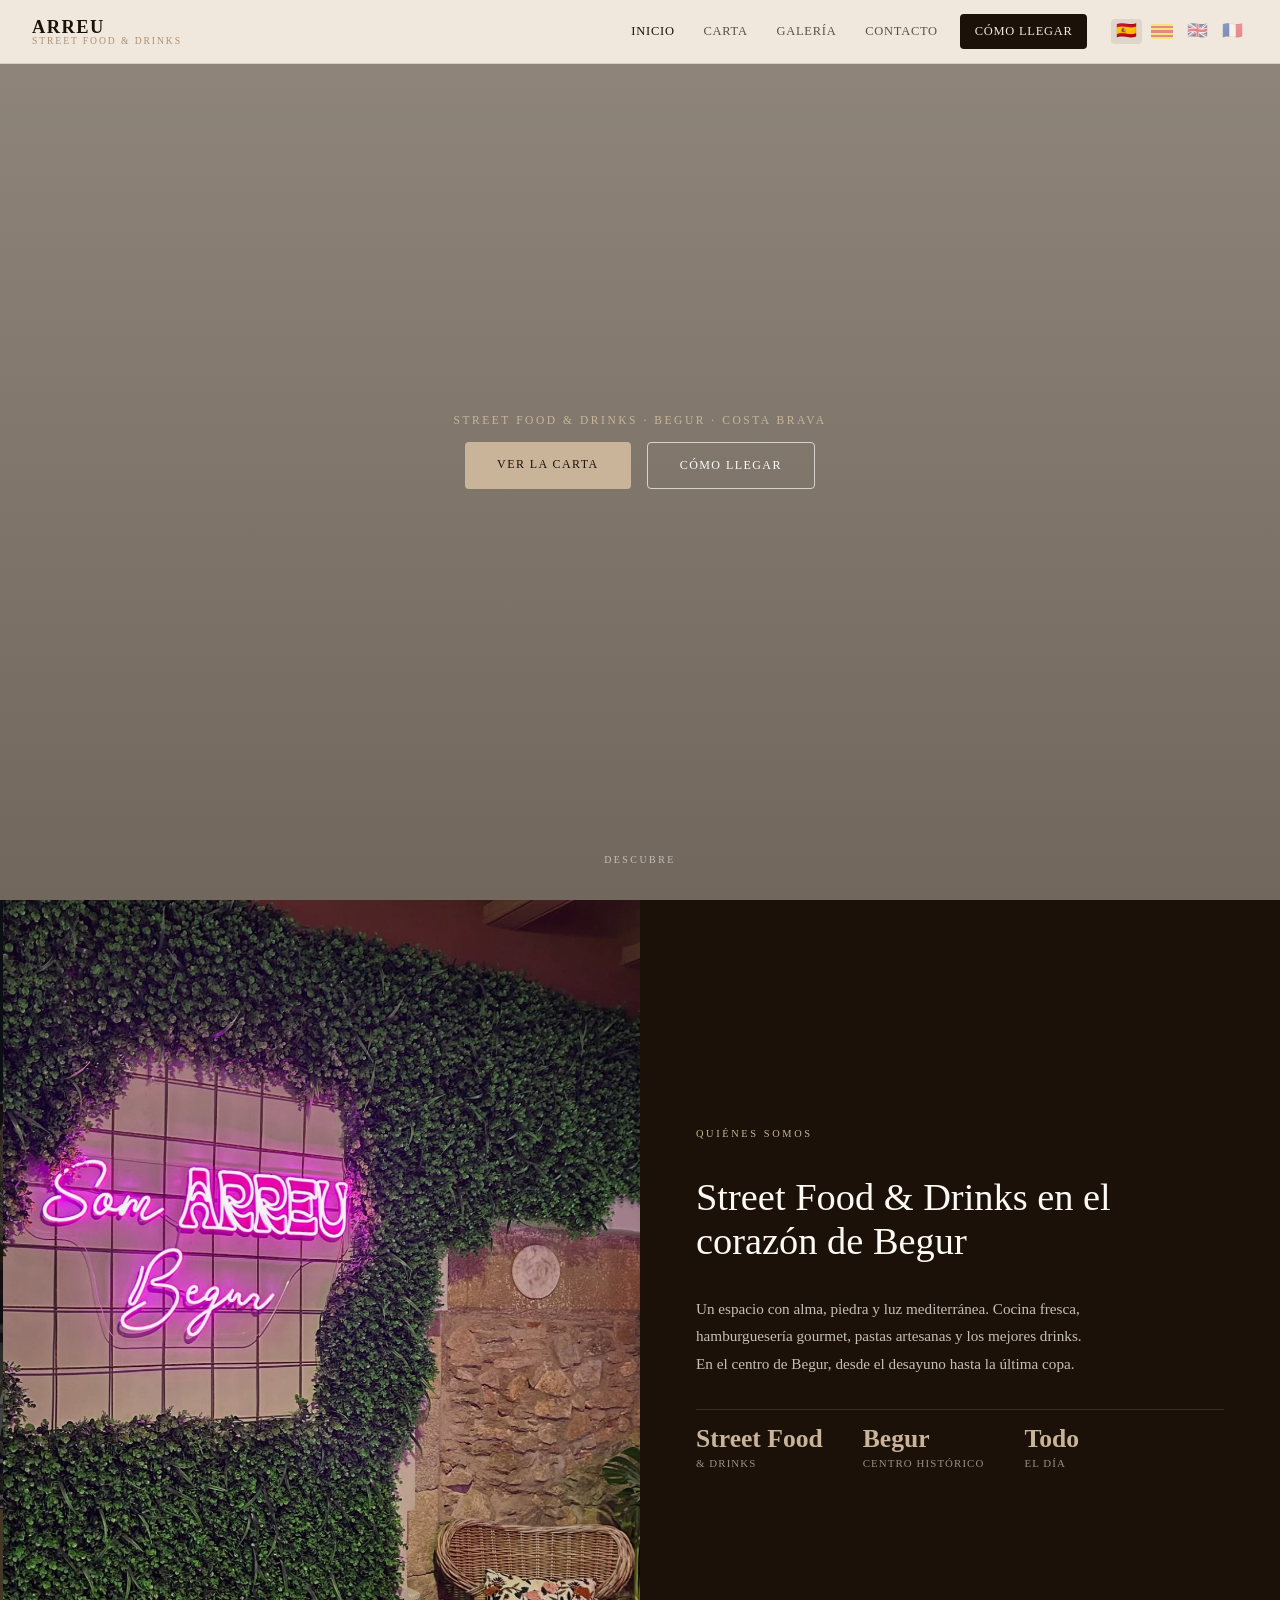
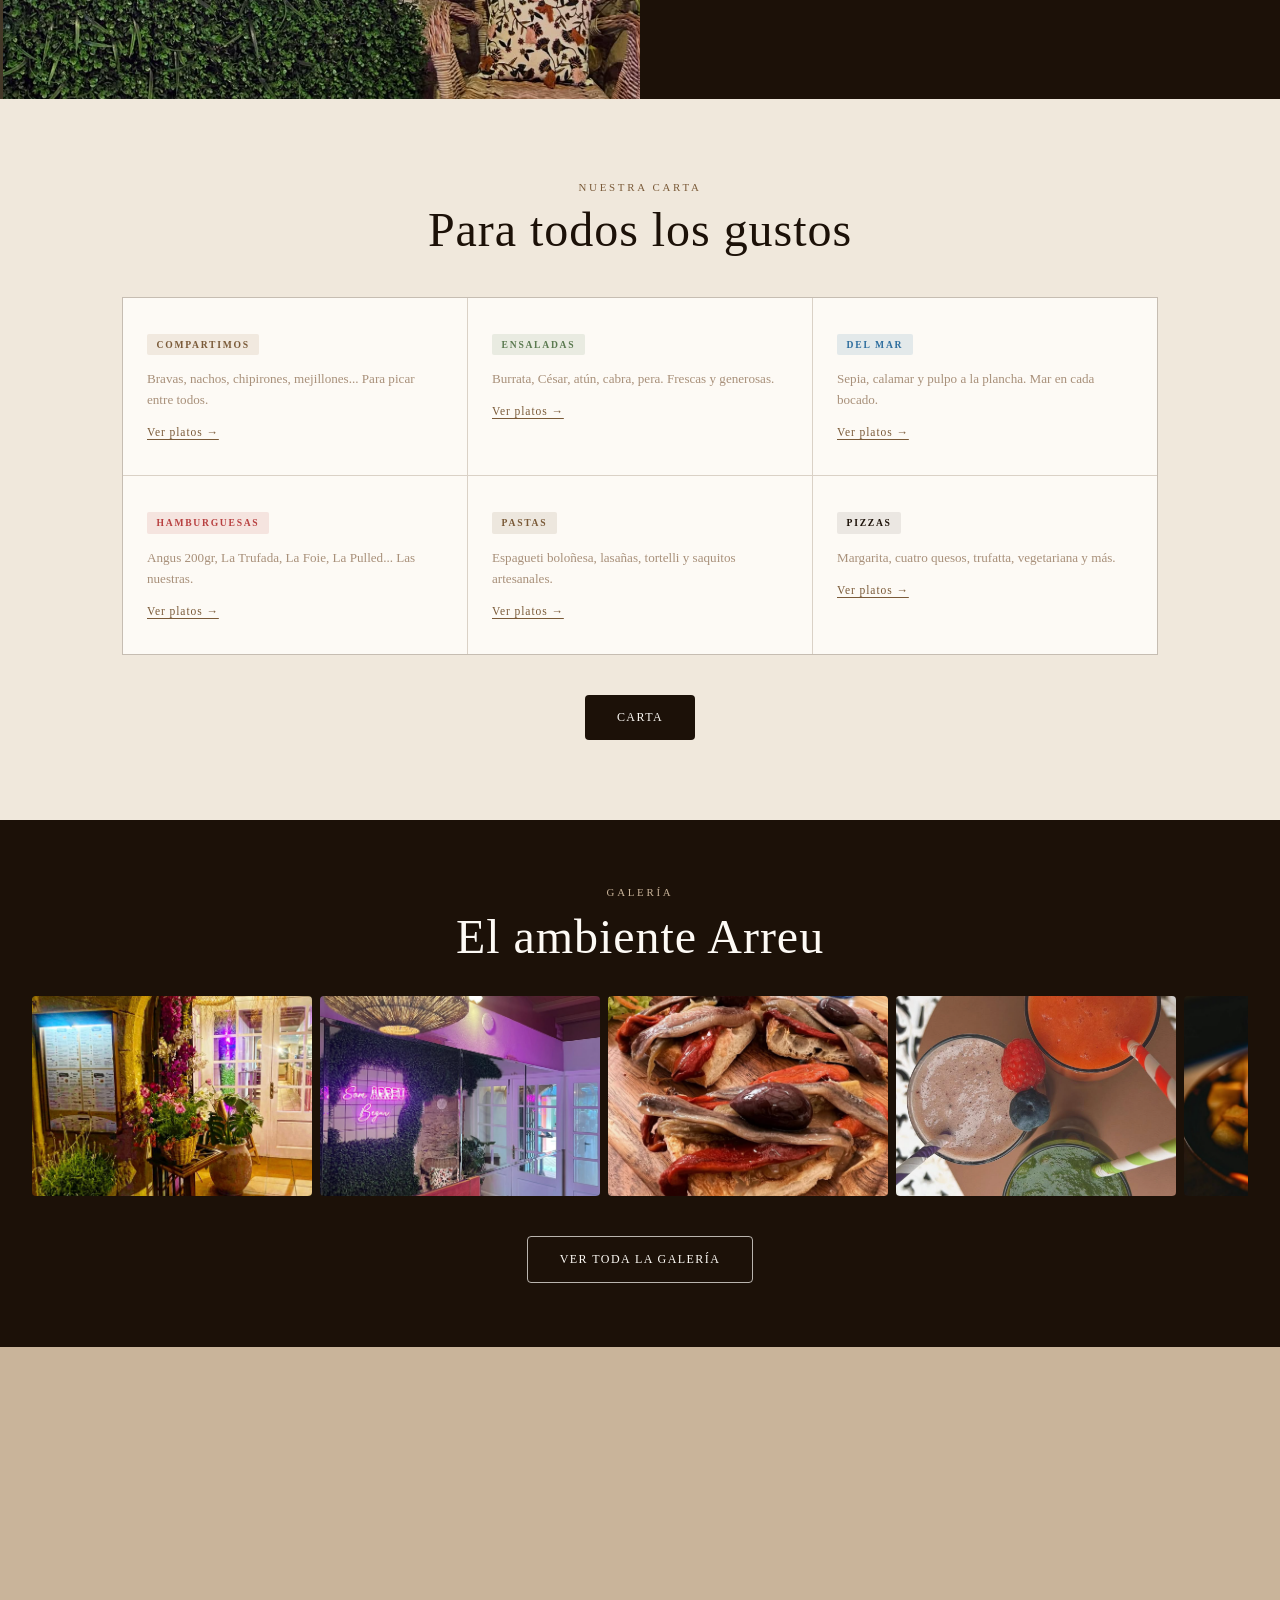
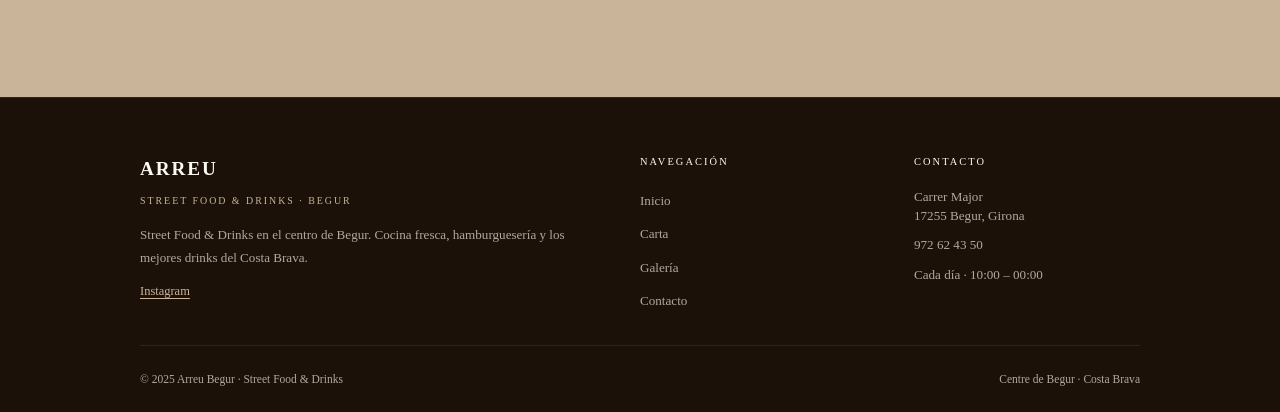
==== index.html @ 3fbdd899 "Initial commit — Arreu Begur website" ====
<!DOCTYPE html>
<html lang="es">
<head>
  <meta charset="UTF-8">
  <meta name="viewport" content="width=device-width, initial-scale=1.0">
  <title>Arreu Begur — Street Food & Drinks</title>
  <meta name="description" content="Arreu Begur. Street Food & Drinks al centre de Begur. Hamburgueseria gourmet, pastes, pizzes, còctels i molt més. Obert cada dia.">
  <meta name="keywords" content="Arreu, Begur, street food, hamburguesas, restaurante, Costa Brava, Girona">
  <meta property="og:title" content="Arreu Begur — Street Food & Drinks">
  <meta property="og:description" content="Street Food & Drinks en el centro de Begur. Hamburguesas gourmet, pastas, pizzas y los mejores drinks.">
  <meta property="og:type" content="website">
  <link rel="stylesheet" href="assets/css/styles.css">
  <link rel="icon" type="image/png" href="assets/img/logo.png">
</head>
<body data-page="index">

  <!-- NAV -->
  <nav>
    <a href="index.html" class="nav-logo">
      <img src="assets/img/logo.png" alt="Arreu Begur" class="nav-logo-img"
        onerror="this.style.display='none'">
      <div class="nav-logo-text">
        <span class="nav-logo-brand">ARREU</span>
        <span class="nav-logo-sub">Street Food & Drinks</span>
      </div>
    </a>
    <ul class="nav-links">
      <li><a href="index.html" class="active" data-i18n="nav_inicio">Inicio</a></li>
      <li><a href="carta.html" data-i18n="nav_carta">Carta</a></li>
      <li><a href="galeria.html" data-i18n="nav_galeria">Galería</a></li>
      <li><a href="contacto.html" data-i18n="nav_contacto">Contacto</a></li>
      <li><a href="contacto.html" class="nav-cta" data-i18n="nav_llegar">Cómo llegar</a></li>
    </ul>
    <div class="lang-switcher">
      <button class="lang-btn active" data-lang="es" title="Español">🇪🇸</button>
      <button class="lang-btn" data-lang="ca" title="Català"><span class="flag-ca"></span></button>
      <button class="lang-btn" data-lang="en" title="English">🇬🇧</button>
      <button class="lang-btn" data-lang="fr" title="Français">🇫🇷</button>
    </div>
  </nav>

  <!-- HERO -->
  <section class="hero">
    <div class="hero-bg">
      <img src="assets/img/photo-1.png" alt="Arreu Begur entrada">
    </div>
    <div class="hero-overlay"></div>
    <div class="hero-content">
      <img src="assets/img/logo.png" alt="Arreu Begur" class="hero-logo-img"
        onerror="this.style.display='none'">
      <span class="hero-tag">Street Food & Drinks · Begur · Costa Brava</span>
      <div class="hero-btns">
        <a href="carta.html" class="btn btn-primary" data-i18n="hero_btn_carta">Ver la Carta</a>
        <a href="contacto.html" class="btn btn-outline-white" data-i18n="hero_btn_llegar">Cómo llegar</a>
      </div>
    </div>
    <div class="hero-scroll" data-i18n="hero_scroll">Descubre</div>
  </section>

  <!-- ABOUT -->
  <section class="about">
    <div class="about-image fade-in">
      <img src="assets/img/photo-16.png" alt="Som Arreu Begur">
    </div>
    <div class="about-text">
      <span class="about-tag fade-in" data-i18n="about_tag">Quiénes somos</span>
      <h2 class="about-title fade-in delay-1" data-i18n="about_title">Street Food & Drinks en el corazón de Begur</h2>
      <p class="about-desc fade-in delay-2" data-i18n="about_desc">Un espacio con alma, piedra y luz mediterránea. Cocina fresca, hamburguesería gourmet, pastas artesanas y los mejores drinks. En el centro de Begur, desde el desayuno hasta la última copa.</p>
      <div class="about-stats fade-in delay-3">
        <div class="stat">
          <span class="stat-num" data-i18n="about_stat_years">Street Food</span>
          <span class="stat-label" data-i18n="about_stat_years_label">& Drinks</span>
        </div>
        <div class="stat">
          <span class="stat-num" data-i18n="about_stat_open">Begur</span>
          <span class="stat-label" data-i18n="about_stat_open_label">Centro histórico</span>
        </div>
        <div class="stat">
          <span class="stat-num" data-i18n="about_stat_mood">Todo</span>
          <span class="stat-label" data-i18n="about_stat_mood_label">el día</span>
        </div>
      </div>
    </div>
  </section>

  <!-- MENU PREVIEW -->
  <section class="menu-preview">
    <span class="section-tag fade-in" data-i18n="menu_tag">Nuestra carta</span>
    <h2 class="section-title fade-in delay-1" data-i18n="menu_title">Para todos los gustos</h2>
    <div class="menu-grid">
      <div class="menu-card fade-in">
        <span class="menu-card-badge badge-sand" data-i18n="menu_compartimos_title">Compartimos</span>
        <p class="menu-card-desc" data-i18n="menu_compartimos_desc">Bravas, nachos, chipirones, mejillones... Para picar entre todos.</p>
        <a href="carta.html#compartimos" class="menu-card-link" data-i18n="menu_link_ver">Ver platos →</a>
      </div>
      <div class="menu-card fade-in delay-1">
        <span class="menu-card-badge badge-green" data-i18n="menu_ensaladas_title">Ensaladas</span>
        <p class="menu-card-desc" data-i18n="menu_ensaladas_desc">Burrata, César, atún, cabra, pera. Frescas y generosas.</p>
        <a href="carta.html#ensaladas" class="menu-card-link" data-i18n="menu_link_ver">Ver platos →</a>
      </div>
      <div class="menu-card fade-in delay-2">
        <span class="menu-card-badge badge-blue" data-i18n="menu_delmar_title">Del Mar</span>
        <p class="menu-card-desc" data-i18n="menu_delmar_desc">Sepia, calamar y pulpo a la plancha. Mar en cada bocado.</p>
        <a href="carta.html#delmar" class="menu-card-link" data-i18n="menu_link_ver">Ver platos →</a>
      </div>
      <div class="menu-card fade-in delay-1">
        <span class="menu-card-badge badge-red" data-i18n="menu_hamburguesas_title">Hamburguesas</span>
        <p class="menu-card-desc" data-i18n="menu_hamburguesas_desc">Angus 200gr, La Trufada, La Foie, La Pulled... Las nuestras.</p>
        <a href="carta.html#hamburguesas" class="menu-card-link" data-i18n="menu_link_ver">Ver platos →</a>
      </div>
      <div class="menu-card fade-in delay-2">
        <span class="menu-card-badge badge-earth" data-i18n="menu_pastas_title">Pastas</span>
        <p class="menu-card-desc" data-i18n="menu_pastas_desc">Espagueti boloñesa, lasañas, tortelli y saquitos artesanales.</p>
        <a href="carta.html#pastas" class="menu-card-link" data-i18n="menu_link_ver">Ver platos →</a>
      </div>
      <div class="menu-card fade-in delay-3">
        <span class="menu-card-badge badge-dark" data-i18n="menu_pizzas_title">Pizzas</span>
        <p class="menu-card-desc" data-i18n="menu_pizzas_desc">Margarita, cuatro quesos, trufatta, vegetariana y más.</p>
        <a href="carta.html#pizzas" class="menu-card-link" data-i18n="menu_link_ver">Ver platos →</a>
      </div>
    </div>
    <div class="menu-preview-cta fade-in">
      <a href="carta.html" class="btn btn-dark" data-i18n="nav_carta">Carta completa</a>
    </div>
  </section>

  <!-- GALLERY STRIP -->
  <div class="gallery-strip">
    <div class="gallery-strip-header">
      <span class="section-tag" data-i18n="gallery_tag">Galería</span>
      <h2 class="section-title" data-i18n="gallery_title">El ambiente Arreu</h2>
    </div>
    <div class="gallery-scroll">
      <div class="gallery-thumb"><img src="assets/img/photo-15.png" alt="Entrada Arreu noche"></div>
      <div class="gallery-thumb"><img src="assets/img/photo-8.png" alt="Interior Arreu"></div>
      <div class="gallery-thumb"><img src="assets/img/photo-9.png" alt="Tostas escalivada"></div>
      <div class="gallery-thumb"><img src="assets/img/photo-10.png" alt="Smoothies Arreu"></div>
      <div class="gallery-thumb"><img src="assets/img/photo-4.png" alt="Bravas Arreu"></div>
      <div class="gallery-thumb"><img src="assets/img/photo-2.png" alt="Chipirones Arreu"></div>
    </div>
    <div class="gallery-strip-cta">
      <a href="galeria.html" class="btn btn-outline-white" data-i18n="gallery_btn">Ver toda la galería</a>
    </div>
  </div>

  <!-- CTA BANNER -->
  <div class="cta-banner">
    <h2 class="section-title fade-in" data-i18n="home_cta_title">Ven a visitarnos</h2>
    <p class="fade-in delay-1" data-i18n-html="home_cta_desc">Carrer Major · 17255 Begur, Girona<br>Abierto cada día · 10:00 – 00:00</p>
    <a href="contacto.html" class="btn btn-dark fade-in delay-2" data-i18n="home_cta_btn">Cómo llegar</a>
  </div>

  <!-- FOOTER -->
  <footer>
    <div class="footer-grid">
      <div class="footer-brand">
        <span class="footer-logo-text">ARREU</span>
        <span class="footer-logo-sub">Street Food & Drinks · Begur</span>
        <p class="footer-desc" data-i18n="footer_desc">Street Food & Drinks en el centro de Begur. Cocina fresca, hamburguesería y los mejores drinks del Costa Brava.</p>
        <div class="footer-social">
          <a href="https://www.instagram.com/arreubegur/" target="_blank" rel="noopener">Instagram</a>
        </div>
      </div>
      <div>
        <p class="footer-heading" data-i18n="footer_nav_heading">Navegación</p>
        <ul class="footer-links">
          <li><a href="index.html" data-i18n="nav_inicio">Inicio</a></li>
          <li><a href="carta.html" data-i18n="nav_carta">Carta</a></li>
          <li><a href="galeria.html" data-i18n="nav_galeria">Galería</a></li>
          <li><a href="contacto.html" data-i18n="nav_contacto">Contacto</a></li>
        </ul>
      </div>
      <div>
        <p class="footer-heading" data-i18n="footer_contact_heading">Contacto</p>
        <div class="footer-info">
          <div class="footer-info-item">
            <span>Carrer Major<br>17255 Begur, Girona</span>
          </div>
          <div class="footer-info-item">
            <a href="tel:+34972624350">972 62 43 50</a>
          </div>
          <div class="footer-info-item">
            <span data-i18n="footer_hours">Cada día · 10:00 – 00:00</span>
          </div>
        </div>
      </div>
    </div>
    <div class="footer-bottom">
      <span>© 2025 Arreu Begur · Street Food & Drinks</span>
      <span>Centre de Begur · Costa Brava</span>
    </div>
  </footer>

  <script src="assets/js/translations.js"></script>
  <script src="assets/js/main.js"></script>
</body>
</html>
---- assets/css/styles.css ----
/* ============================================
   ARREU BEGUR — styles.css
   Palette derived from logo (#C9B49A sand)
   ============================================ */

:root {
  --cream:   #F0E8DC;
  --sand:    #C9B49A;
  --stone:   #A8907A;
  --earth:   #7A5A38;
  --dark:    #1C1108;
  --green:   #5B7A50;
  --white:   #FDFAF5;
  --red:     #B84040;
  --blue:    #2E6E9E;
  --radius:  4px;
  --nav-h:   64px;
}

*, *::before, *::after { box-sizing: border-box; margin: 0; padding: 0; }

html { scroll-behavior: smooth; }

body {
  font-family: 'Georgia', serif;
  background: var(--cream);
  color: var(--dark);
  line-height: 1.6;
}

a { color: inherit; text-decoration: none; }
img { display: block; width: 100%; height: 100%; object-fit: cover; }

/* ── NAV ─────────────────────────────────── */
nav {
  position: fixed; top: 0; left: 0; right: 0; z-index: 100;
  background: var(--cream);
  border-bottom: 1px solid rgba(28,17,8,0.12);
  display: flex; align-items: center;
  padding: 0 2rem;
  height: var(--nav-h);
  gap: 1.5rem;
}

.nav-logo {
  display: flex; align-items: center; gap: 0.6rem;
  flex-shrink: 0;
}

.nav-logo-img {
  height: 40px; width: 40px;
  border-radius: 50%;
  object-fit: contain;
  flex-shrink: 0;
}

.nav-logo-text {
  display: flex; flex-direction: column; line-height: 1;
}
.nav-logo-brand {
  font-family: 'Georgia', serif;
  font-size: 1.15rem;
  font-weight: 700;
  letter-spacing: 0.08em;
  color: var(--dark);
}
.nav-logo-sub {
  font-size: 0.6rem;
  letter-spacing: 0.2em;
  text-transform: uppercase;
  color: var(--stone);
}

.nav-links {
  display: flex; list-style: none; gap: 0;
  margin-left: auto;
}
.nav-links a {
  display: block;
  padding: 0.45rem 0.9rem;
  font-size: 0.78rem;
  letter-spacing: 0.06em;
  text-transform: uppercase;
  color: var(--dark);
  opacity: 0.7;
  transition: opacity 0.2s;
}
.nav-links a:hover, .nav-links a.active { opacity: 1; }
.nav-links a.nav-cta {
  background: var(--dark);
  color: var(--cream);
  border-radius: var(--radius);
  opacity: 1;
  margin-left: 0.5rem;
}
.nav-links a.nav-cta:hover { background: var(--earth); }

/* lang switcher */
.lang-switcher {
  display: flex; gap: 4px; flex-shrink: 0;
}
.lang-btn {
  background: none; border: none; cursor: pointer;
  font-size: 1.05rem; padding: 4px 5px; border-radius: 4px;
  opacity: 0.45; transition: opacity 0.2s, background 0.2s;
  line-height: 1;
}
.lang-btn.active { opacity: 1; background: rgba(28,17,8,0.08); }
.lang-btn:hover { opacity: 0.8; }

/* Senyera flag */
.flag-ca {
  display: inline-block;
  width: 22px; height: 15px;
  background: repeating-linear-gradient(
    180deg,
    #FCDD09 0px, #FCDD09 2.14px,
    #DA121A 2.14px, #DA121A 4.28px
  );
  border-radius: 2px;
  vertical-align: middle;
}

/* hamburger — hidden on desktop */
.hamburger { display: none; }

/* ── HERO ────────────────────────────────── */
.hero {
  position: relative;
  height: 100svh; min-height: 560px;
  display: flex; flex-direction: column;
  align-items: center; justify-content: center;
  overflow: hidden;
  margin-top: 0;
}
.hero-bg {
  position: absolute; inset: 0;
}
.hero-bg img {
  width: 100%; height: 100%;
  object-fit: cover;
  object-position: center top;
}
.hero-overlay {
  position: absolute; inset: 0;
  background: linear-gradient(to bottom, rgba(28,17,8,0.45) 0%, rgba(28,17,8,0.6) 100%);
}
.hero-content {
  position: relative; z-index: 2;
  text-align: center; color: var(--white);
  padding: 0 1.5rem;
}
.hero-logo-img {
  width: 140px; height: 140px;
  object-fit: contain;
  border-radius: 50%;
  margin: 0 auto 1.5rem;
  filter: drop-shadow(0 4px 20px rgba(0,0,0,0.4));
}
.hero-tag {
  display: block;
  font-size: 0.72rem;
  letter-spacing: 0.22em;
  text-transform: uppercase;
  color: var(--sand);
  margin-bottom: 0.75rem;
}
.hero-title {
  font-size: clamp(2.4rem, 6vw, 4.5rem);
  font-weight: 400;
  letter-spacing: 0.04em;
  line-height: 1.05;
  margin-bottom: 1.5rem;
}
.hero-btns {
  display: flex; gap: 1rem; justify-content: center; flex-wrap: wrap;
}
.hero-scroll {
  position: absolute; bottom: 2rem; left: 50%; transform: translateX(-50%);
  font-size: 0.62rem; letter-spacing: 0.25em; text-transform: uppercase;
  color: rgba(253,250,245,0.6);
  z-index: 2;
}

/* ── BUTTONS ─────────────────────────────── */
.btn {
  display: inline-block;
  padding: 0.8rem 2rem;
  font-size: 0.75rem;
  letter-spacing: 0.12em;
  text-transform: uppercase;
  border-radius: var(--radius);
  transition: all 0.2s;
  cursor: pointer;
  border: none;
}
.btn-primary { background: var(--sand); color: var(--dark); }
.btn-primary:hover { background: var(--stone); }
.btn-outline { background: transparent; border: 1.5px solid currentColor; color: var(--dark); }
.btn-outline:hover { background: var(--dark); color: var(--cream); }
.btn-white { background: var(--white); color: var(--dark); }
.btn-white:hover { background: var(--sand); }
.btn-dark { background: var(--dark); color: var(--white); }
.btn-dark:hover { background: var(--earth); }
.btn-outline-white { border: 1.5px solid rgba(253,250,245,0.7); color: var(--white); }
.btn-outline-white:hover { background: rgba(253,250,245,0.15); }

/* ── SECTION COMMON ──────────────────────── */
.section-tag {
  display: block;
  font-size: 0.68rem;
  letter-spacing: 0.25em;
  text-transform: uppercase;
  color: var(--earth);
  margin-bottom: 0.6rem;
}
.section-title {
  font-size: clamp(1.8rem, 4vw, 3rem);
  font-weight: 400;
  letter-spacing: 0.02em;
  line-height: 1.1;
  color: var(--dark);
}
.section-desc {
  font-size: 1rem;
  color: var(--stone);
  max-width: 540px;
  line-height: 1.7;
}

/* ── ABOUT / HIGHLIGHT ───────────────────── */
.about {
  display: grid;
  grid-template-columns: 1fr 1fr;
  gap: 0;
  min-height: 520px;
  margin-top: 0;
}
.about-image {
  position: relative; overflow: hidden;
}
.about-image img {
  width: 100%; height: 100%;
  object-fit: cover;
  transition: transform 0.6s ease;
}
.about-image:hover img { transform: scale(1.03); }

.about-text {
  background: var(--dark);
  color: var(--white);
  display: flex; flex-direction: column;
  justify-content: center;
  padding: 4rem 3.5rem;
  gap: 2rem;
}
.about-tag {
  font-size: 0.65rem; letter-spacing: 0.25em;
  text-transform: uppercase; color: var(--sand);
}
.about-title {
  font-size: clamp(1.6rem, 3vw, 2.4rem);
  font-weight: 400; line-height: 1.15;
  color: var(--white);
}
.about-desc {
  font-size: 0.95rem; color: rgba(253,250,245,0.75);
  line-height: 1.8; max-width: 400px;
}
.about-stats {
  display: flex; gap: 2.5rem;
  padding-top: 1rem;
  border-top: 1px solid rgba(253,250,245,0.12);
}
.stat { display: flex; flex-direction: column; gap: 0.2rem; }
.stat-num {
  font-size: 1.6rem; font-weight: 700;
  color: var(--sand); line-height: 1;
}
.stat-label {
  font-size: 0.68rem; letter-spacing: 0.1em;
  text-transform: uppercase;
  color: rgba(253,250,245,0.55);
}

/* ── MENU PREVIEW ────────────────────────── */
.menu-preview {
  padding: 5rem 2rem;
  max-width: 1100px;
  margin: 0 auto;
  text-align: center;
}
.menu-preview .section-tag,
.menu-preview .section-title { margin-bottom: 0.5rem; }
.menu-preview .section-title { margin-bottom: 2.5rem; }

.menu-grid {
  display: grid;
  grid-template-columns: repeat(3, 1fr);
  gap: 1px;
  background: rgba(28,17,8,0.1);
  border: 1px solid rgba(28,17,8,0.1);
  margin-bottom: 2.5rem;
}
.menu-card {
  background: var(--white);
  padding: 2rem 1.5rem;
  text-align: left;
  transition: background 0.2s;
}
.menu-card:hover { background: var(--cream); }
.menu-card-badge {
  display: inline-block;
  font-size: 0.6rem; letter-spacing: 0.18em;
  text-transform: uppercase; padding: 0.2rem 0.6rem;
  border-radius: 2px; margin-bottom: 0.8rem;
  font-weight: 700;
}
.badge-green { background: rgba(91,122,80,0.12); color: var(--green); }
.badge-blue  { background: rgba(46,110,158,0.12); color: var(--blue); }
.badge-red   { background: rgba(184,64,64,0.12);  color: var(--red); }
.badge-earth { background: rgba(122,90,56,0.12);  color: var(--earth); }
.badge-sand  { background: rgba(201,180,154,0.25); color: var(--earth); }
.badge-dark  { background: rgba(28,17,8,0.08);    color: var(--dark); }

.menu-card-title {
  font-size: 1.05rem; font-weight: 700;
  margin-bottom: 0.4rem; color: var(--dark);
}
.menu-card-desc {
  font-size: 0.82rem; color: var(--stone);
  line-height: 1.6;
}
.menu-card-link {
  display: inline-block; margin-top: 0.8rem;
  font-size: 0.72rem; letter-spacing: 0.08em;
  color: var(--earth); text-decoration: underline;
  text-underline-offset: 3px;
}

/* ── GALLERY STRIP ───────────────────────── */
.gallery-strip {
  padding: 4rem 2rem;
  background: var(--dark);
}
.gallery-strip-header {
  text-align: center; margin-bottom: 2rem;
}
.gallery-strip-header .section-tag { color: var(--sand); }
.gallery-strip-header .section-title { color: var(--white); }

.gallery-scroll {
  display: flex; gap: 8px;
  overflow-x: auto; padding-bottom: 0.5rem;
  scroll-snap-type: x mandatory;
  -webkit-overflow-scrolling: touch;
}
.gallery-scroll::-webkit-scrollbar { height: 4px; }
.gallery-scroll::-webkit-scrollbar-track { background: rgba(253,250,245,0.1); }
.gallery-scroll::-webkit-scrollbar-thumb { background: var(--stone); border-radius: 2px; }

.gallery-thumb {
  flex: 0 0 280px; height: 200px;
  border-radius: var(--radius);
  overflow: hidden;
  scroll-snap-align: start;
}
.gallery-thumb img { transition: transform 0.4s ease; }
.gallery-thumb:hover img { transform: scale(1.05); }

.gallery-strip-cta {
  text-align: center; margin-top: 2rem;
}

/* ── CTA BANNER ──────────────────────────── */
.cta-banner {
  background: var(--sand);
  padding: 5rem 2rem;
  text-align: center;
  display: flex; flex-direction: column; align-items: center; gap: 1.2rem;
}
.cta-banner .section-title { color: var(--dark); }
.cta-banner p { color: var(--earth); max-width: 480px; line-height: 1.7; }

/* ── PAGE HEADER ─────────────────────────── */
.page-header {
  padding: 7rem 2rem 4rem;
  text-align: center;
  background: var(--white);
  border-bottom: 1px solid rgba(28,17,8,0.08);
}
.page-header .section-desc {
  margin: 0.8rem auto 0;
}

/* ── CARTA (menu page) ───────────────────── */
.carta-layout {
  max-width: 860px;
  margin: 0 auto;
  padding: 3rem 2rem 5rem;
}
.carta-section {
  margin-bottom: 3.5rem;
}
.carta-section-header {
  display: flex; align-items: baseline; gap: 1rem;
  margin-bottom: 1.5rem;
  padding-bottom: 0.75rem;
  border-bottom: 2px solid var(--sand);
}
.carta-section-title {
  font-size: 1.4rem; font-weight: 700;
  color: var(--dark);
}
.carta-section-tag {
  font-size: 0.62rem; letter-spacing: 0.2em;
  text-transform: uppercase; font-weight: 700;
  padding: 0.2rem 0.7rem; border-radius: 2px;
}
.tag-green { background: rgba(91,122,80,0.15); color: var(--green); }
.tag-blue  { background: rgba(46,110,158,0.15); color: var(--blue); }
.tag-red   { background: rgba(184,64,64,0.15);  color: var(--red); }
.tag-earth { background: rgba(122,90,56,0.15);  color: var(--earth); }
.tag-dark  { background: rgba(28,17,8,0.1);     color: var(--dark); }
.tag-sand  { background: rgba(201,180,154,0.3);  color: var(--earth); }

.carta-items { display: flex; flex-direction: column; gap: 0; }
.carta-item {
  display: flex; justify-content: space-between; align-items: baseline;
  padding: 0.75rem 0;
  border-bottom: 1px solid rgba(28,17,8,0.06);
  gap: 1rem;
}
.carta-item:last-child { border-bottom: none; }
.carta-item-left { flex: 1; }
.carta-item-name {
  font-size: 0.95rem; font-weight: 600;
  color: var(--dark); margin-bottom: 0.15rem;
}
.carta-item-desc {
  font-size: 0.8rem; color: var(--stone);
  line-height: 1.5;
}
.carta-item-price {
  font-size: 0.9rem; font-weight: 700;
  color: var(--earth); flex-shrink: 0;
  white-space: nowrap;
}
.carta-note {
  font-size: 0.8rem; color: var(--stone);
  font-style: italic; margin-top: 0.75rem;
}

/* ── GALLERY PAGE ────────────────────────── */
.gallery-masonry {
  columns: 3 280px;
  gap: 6px;
  padding: 2rem;
  max-width: 1200px;
  margin: 0 auto;
}
.gallery-masonry-item {
  break-inside: avoid;
  margin-bottom: 6px;
  border-radius: var(--radius);
  overflow: hidden;
  cursor: pointer;
  position: relative;
}
.gallery-masonry-item img {
  width: 100%; display: block;
  transition: transform 0.4s ease;
}
.gallery-masonry-item:hover img { transform: scale(1.03); }

/* lightbox */
.lightbox {
  position: fixed; inset: 0; z-index: 999;
  background: rgba(28,17,8,0.95);
  display: none; align-items: center; justify-content: center;
}
.lightbox.open { display: flex; }
.lightbox img {
  max-width: 92vw; max-height: 88vh;
  object-fit: contain;
  border-radius: var(--radius);
}
.lightbox-close {
  position: absolute; top: 1.5rem; right: 2rem;
  font-size: 2rem; color: var(--white); background: none; border: none;
  cursor: pointer; line-height: 1; opacity: 0.7;
}
.lightbox-close:hover { opacity: 1; }

/* ── CONTACTO PAGE ───────────────────────── */
.contacto-layout {
  display: grid;
  grid-template-columns: 1fr 1fr;
  min-height: 500px;
}
.contacto-info-panel {
  padding: 4rem 3rem;
  background: var(--white);
  display: flex; flex-direction: column; gap: 2rem;
}
.contacto-item { display: flex; flex-direction: column; gap: 0.3rem; }
.contacto-label {
  font-size: 0.62rem; letter-spacing: 0.2em;
  text-transform: uppercase; color: var(--stone);
}
.contacto-value { font-size: 1rem; color: var(--dark); line-height: 1.6; }
.contacto-value a { color: var(--earth); }
.contacto-value a:hover { text-decoration: underline; }

.contacto-social-links {
  display: flex; gap: 1rem; flex-wrap: wrap;
  padding-top: 1rem;
  border-top: 1px solid rgba(28,17,8,0.08);
}
.contacto-social-link {
  display: inline-flex; align-items: center;
  padding: 0.5rem 1rem;
  border: 1.5px solid var(--sand);
  border-radius: var(--radius);
  font-size: 0.82rem;
  color: var(--dark);
  transition: all 0.2s;
}
.contacto-social-link:hover { background: var(--dark); color: var(--cream); border-color: var(--dark); }

.contacto-map-panel { position: relative; }
.contacto-map-panel iframe {
  width: 100%; height: 100%; min-height: 420px;
  border: none; display: block;
}

/* info strip */
.info-strip {
  background: var(--dark);
  padding: 4rem 2rem;
}
.info-strip-grid {
  max-width: 900px; margin: 0 auto;
  display: grid; grid-template-columns: repeat(3, 1fr);
  gap: 2rem;
}
.info-strip-title {
  font-size: 1.05rem; font-weight: 700;
  color: var(--sand); margin-bottom: 0.5rem;
}
.info-strip-desc {
  font-size: 0.85rem; color: rgba(253,250,245,0.65);
  line-height: 1.7;
}

/* ── FOOTER ──────────────────────────────── */
footer {
  background: var(--dark);
  color: rgba(253,250,245,0.65);
  padding: 3.5rem 2rem 1.5rem;
  border-top: 1px solid rgba(253,250,245,0.08);
}
.footer-grid {
  max-width: 1000px; margin: 0 auto 2rem;
  display: grid; grid-template-columns: 2fr 1fr 1fr;
  gap: 3rem;
}
.footer-brand { display: flex; flex-direction: column; gap: 0.5rem; }
.footer-logo-text {
  font-size: 1.2rem; font-weight: 700;
  letter-spacing: 0.1em; color: var(--white);
}
.footer-logo-sub {
  font-size: 0.62rem; letter-spacing: 0.2em;
  text-transform: uppercase; color: var(--sand);
}
.footer-desc { font-size: 0.82rem; line-height: 1.7; margin-top: 0.5rem; }
.footer-social a {
  font-size: 0.78rem; color: var(--sand);
  text-decoration: underline; text-underline-offset: 3px;
}
.footer-heading {
  font-size: 0.65rem; letter-spacing: 0.2em;
  text-transform: uppercase; color: var(--white);
  margin-bottom: 1rem;
}
.footer-links { list-style: none; display: flex; flex-direction: column; gap: 0.5rem; }
.footer-links a {
  font-size: 0.82rem;
  transition: color 0.2s;
}
.footer-links a:hover { color: var(--white); }
.footer-info { display: flex; flex-direction: column; gap: 0.6rem; }
.footer-info-item { font-size: 0.82rem; line-height: 1.5; }
.footer-info-item a { color: inherit; }
.footer-info-item a:hover { color: var(--white); }
.footer-bottom {
  max-width: 1000px; margin: 0 auto;
  padding-top: 1.5rem;
  border-top: 1px solid rgba(253,250,245,0.08);
  display: flex; justify-content: space-between; flex-wrap: wrap; gap: 0.5rem;
  font-size: 0.72rem;
}

/* ── FADE IN ─────────────────────────────── */
.fade-in {
  opacity: 0; transform: translateY(18px);
  transition: opacity 0.6s ease, transform 0.6s ease;
}
.fade-in.visible { opacity: 1; transform: none; }
.delay-1 { transition-delay: 0.15s; }
.delay-2 { transition-delay: 0.3s; }
.delay-3 { transition-delay: 0.45s; }

/* ── MOBILE ──────────────────────────────── */
@media (max-width: 768px) {

  nav {
    padding: 0;
    flex-wrap: wrap;
    height: auto;
  }
  .nav-logo {
    order: 1;
    padding: 0.65rem 1.1rem;
    gap: 0.5rem;
  }
  .nav-logo-img { height: 32px; width: 32px; }
  .nav-logo-brand { font-size: 1rem; }
  .lang-switcher {
    order: 2;
    margin-left: auto;
    padding: 0.65rem 0.9rem;
  }
  .hamburger { display: none !important; }
  .nav-links {
    order: 3;
    position: static !important;
    width: 100% !important;
    transform: none !important;
    flex-direction: row !important;
    background: var(--white) !important;
    border-top: 1px solid rgba(28,17,8,0.08);
    overflow-x: auto;
    -webkit-overflow-scrolling: touch;
    scrollbar-width: none;
    padding: 0 !important;
  }
  .nav-links::-webkit-scrollbar { display: none; }
  .nav-links li { flex: 1 1 0; min-width: 60px; }
  .nav-links a {
    font-size: 0.52rem !important;
    padding: 0.6rem 0.3rem !important;
    text-align: center;
    white-space: nowrap;
    opacity: 0.65;
  }
  .nav-links a.active { opacity: 1; }
  .nav-links a.nav-cta {
    margin-left: 0;
    border-radius: 0;
    font-size: 0.52rem !important;
  }

  .hero { padding-top: 110px; height: 90svh; }
  .hero-logo-img { width: 110px; height: 110px; }
  .hero-btns { gap: 0.7rem; }
  .btn { padding: 0.7rem 1.4rem; font-size: 0.7rem; }

  .about { grid-template-columns: 1fr; }
  .about-image { height: 260px; }
  .about-image img { transform: none !important; }
  .about-text { padding: 2.5rem 1.5rem; }
  .about-stats { flex-wrap: wrap; gap: 1.5rem; }

  .menu-grid { grid-template-columns: 1fr; }

  .gallery-thumb { flex: 0 0 220px; height: 160px; }

  .page-header { padding: 6rem 1.5rem 2.5rem; }

  .carta-layout { padding: 2rem 1.25rem 4rem; }
  .carta-section-header { flex-direction: column; gap: 0.4rem; align-items: flex-start; }

  .contacto-layout { grid-template-columns: 1fr; }
  .contacto-map-panel iframe { min-height: 300px; }
  .contacto-info-panel { padding: 2.5rem 1.5rem; }

  .info-strip-grid { grid-template-columns: 1fr; gap: 1.5rem; }

  .gallery-masonry { columns: 2 160px; padding: 1rem; }
  .gallery-masonry-item img { transform: none !important; }

  .footer-grid { grid-template-columns: 1fr; gap: 2rem; }
  .footer-bottom { flex-direction: column; gap: 0.3rem; }

  .cta-banner { padding: 3.5rem 1.5rem; }
}
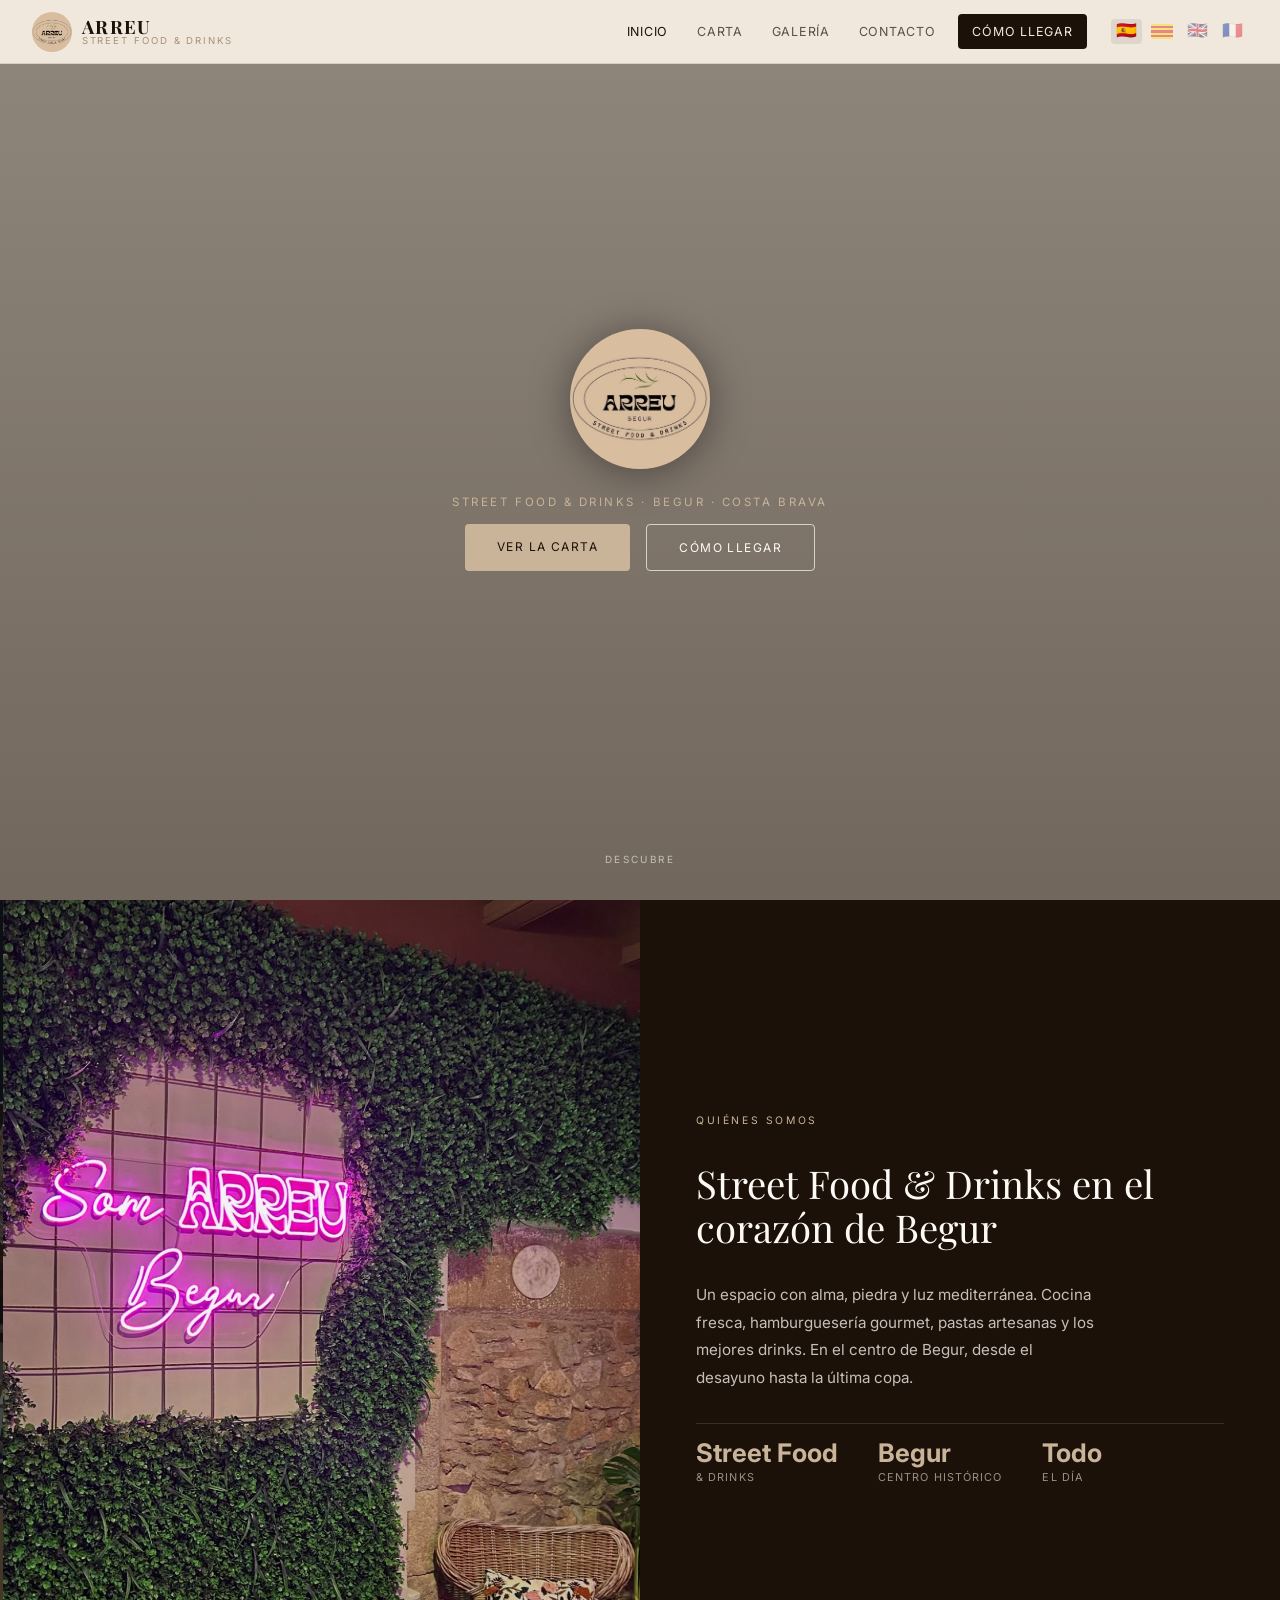
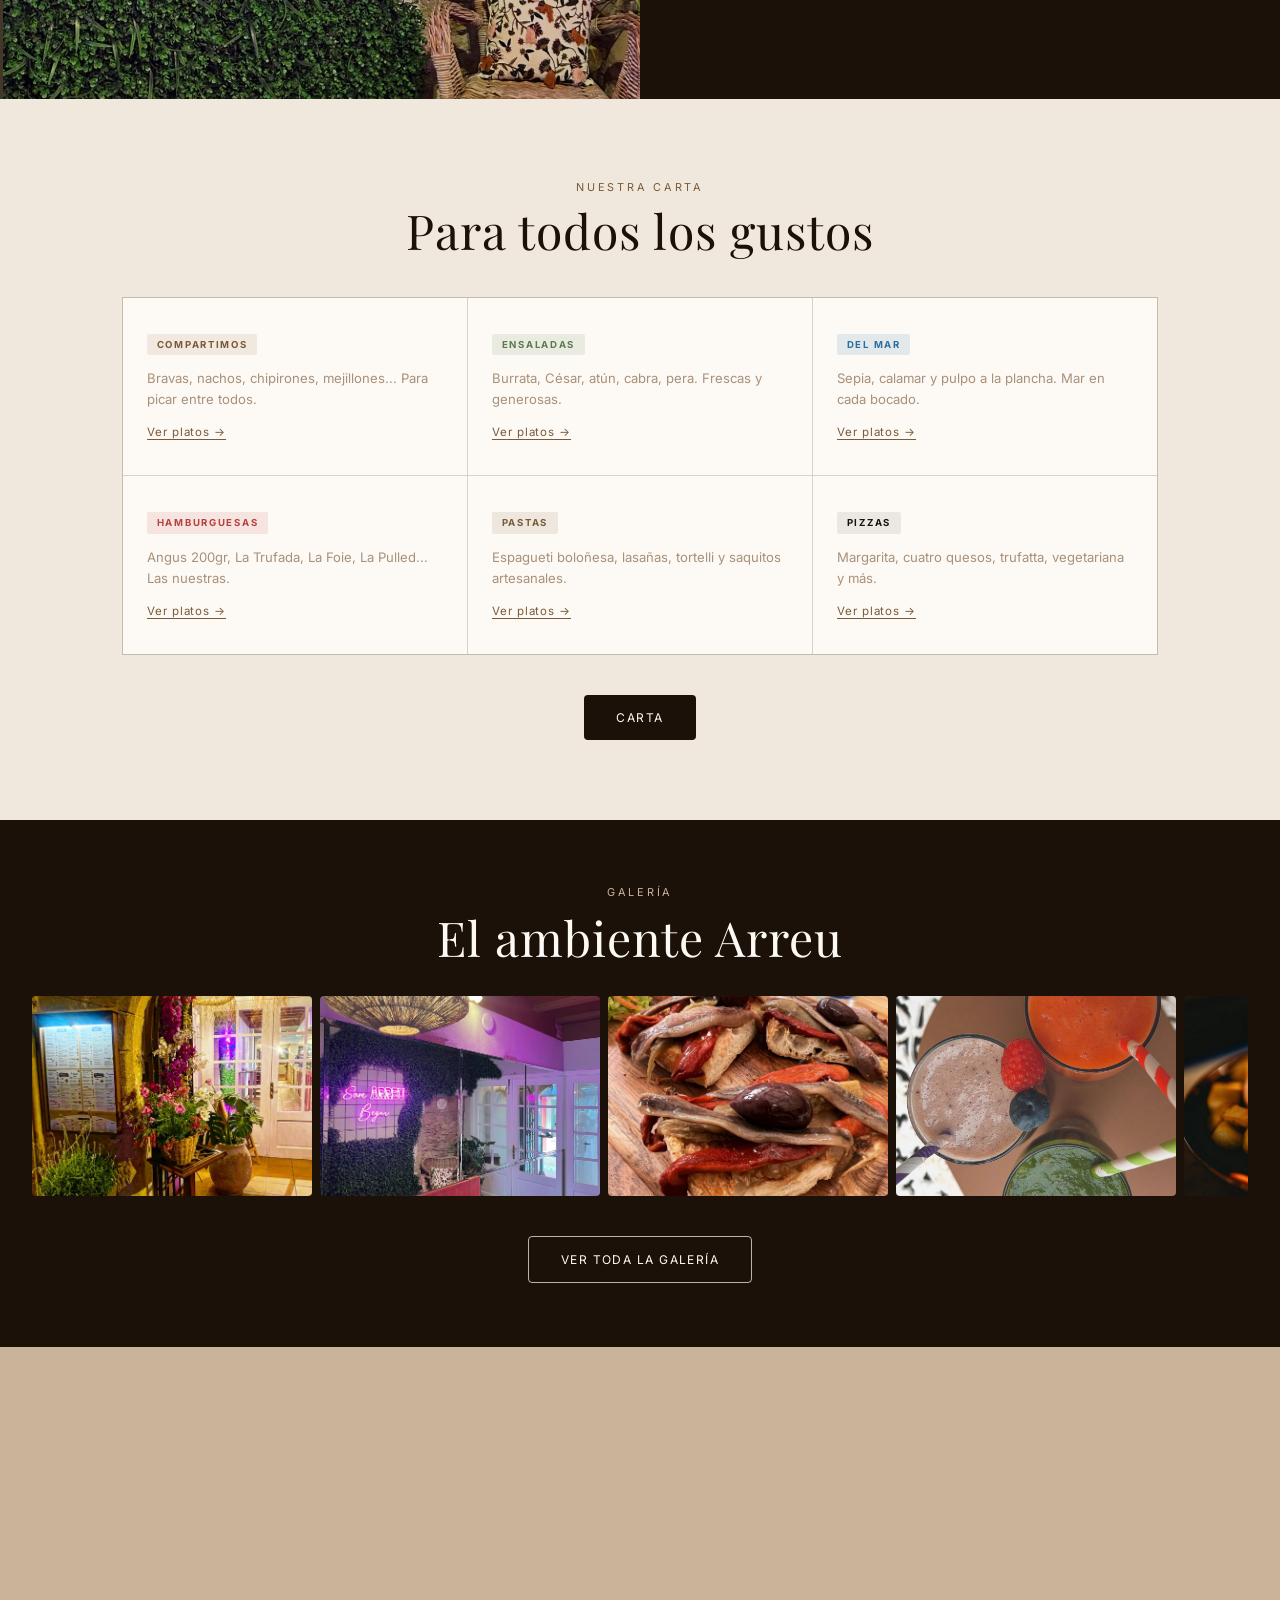
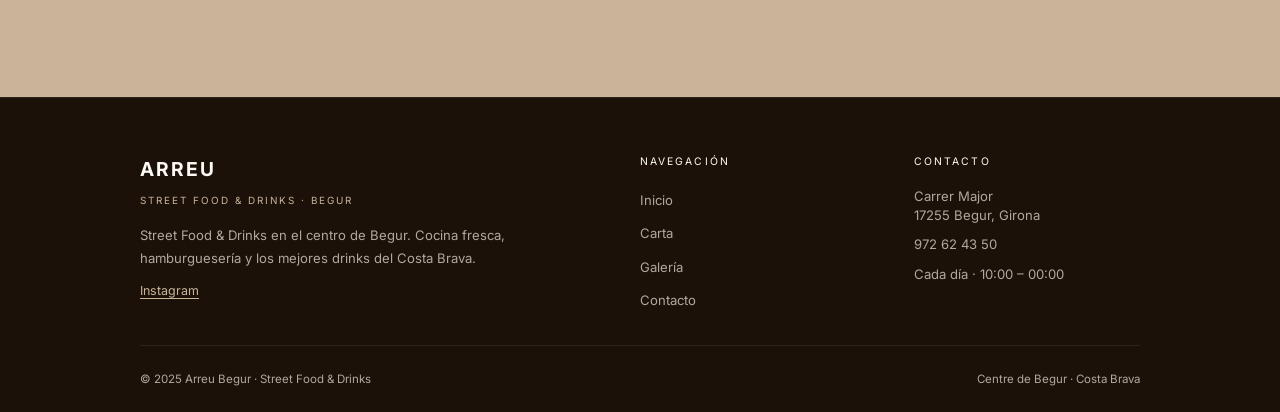
==== commit 7128de87: "Añadir botón Cómo llegar, WhatsApp y h1 SEO" ====
--- a/index.html
+++ b/index.html
@@ -38,6 +38,8 @@
       <button class="lang-btn" data-lang="fr" title="Français">🇫🇷</button>
     </div>
   </nav>
+
+  <h1 class="sr-only">Arreu Begur — Street Food & Drinks, Begur</h1>
 
   <!-- HERO -->
   <section class="hero">
--- a/assets/css/styles.css
+++ b/assets/css/styles.css
@@ -2,6 +2,7 @@
    ARREU BEGUR — styles.css
    Palette derived from logo (#C9B49A sand)
    ============================================ */
+@import url('https://fonts.googleapis.com/css2?family=Playfair+Display:ital,wght@0,400;0,700;1,400&family=Inter:wght@300;400;500;600&display=swap');
 
 :root {
   --cream:   #F0E8DC;
@@ -22,7 +23,7 @@
 html { scroll-behavior: smooth; }
 
 body {
-  font-family: 'Georgia', serif;
+  font-family: 'Inter', 'Helvetica Neue', sans-serif;
   background: var(--cream);
   color: var(--dark);
   line-height: 1.6;
@@ -58,7 +59,7 @@
   display: flex; flex-direction: column; line-height: 1;
 }
 .nav-logo-brand {
-  font-family: 'Georgia', serif;
+  font-family: 'Playfair Display', Georgia, serif;
   font-size: 1.15rem;
   font-weight: 700;
   letter-spacing: 0.08em;
@@ -166,6 +167,7 @@
   margin-bottom: 0.75rem;
 }
 .hero-title {
+  font-family: 'Playfair Display', Georgia, serif;
   font-size: clamp(2.4rem, 6vw, 4.5rem);
   font-weight: 400;
   letter-spacing: 0.04em;
@@ -215,6 +217,7 @@
   margin-bottom: 0.6rem;
 }
 .section-title {
+  font-family: 'Playfair Display', Georgia, serif;
   font-size: clamp(1.8rem, 4vw, 3rem);
   font-weight: 400;
   letter-spacing: 0.02em;
@@ -259,6 +262,7 @@
   text-transform: uppercase; color: var(--sand);
 }
 .about-title {
+  font-family: 'Playfair Display', Georgia, serif;
   font-size: clamp(1.6rem, 3vw, 2.4rem);
   font-weight: 400; line-height: 1.15;
   color: var(--white);
@@ -384,13 +388,13 @@
 
 /* ── PAGE HEADER ─────────────────────────── */
 .page-header {
-  padding: 7rem 2rem 4rem;
+  padding: 5rem 2rem 2.5rem;
   text-align: center;
   background: var(--white);
   border-bottom: 1px solid rgba(28,17,8,0.08);
 }
 .page-header .section-desc {
-  margin: 0.8rem auto 0;
+  margin: 0.6rem auto 0;
 }
 
 /* ── CARTA (menu page) ───────────────────── */
@@ -409,6 +413,7 @@
   border-bottom: 2px solid var(--sand);
 }
 .carta-section-title {
+  font-family: 'Playfair Display', Georgia, serif;
   font-size: 1.4rem; font-weight: 700;
   color: var(--dark);
 }
@@ -434,8 +439,9 @@
 .carta-item:last-child { border-bottom: none; }
 .carta-item-left { flex: 1; }
 .carta-item-name {
-  font-size: 0.95rem; font-weight: 600;
+  font-size: 0.95rem; font-weight: 500;
   color: var(--dark); margin-bottom: 0.15rem;
+  font-family: 'Inter', sans-serif;
 }
 .carta-item-desc {
   font-size: 0.8rem; color: var(--stone);
@@ -529,6 +535,7 @@
 .contacto-social-link:hover { background: var(--dark); color: var(--cream); border-color: var(--dark); }
 
 .contacto-map-panel { position: relative; }
+.map-directions-btn { display: inline-block; margin-bottom: 0.75rem; background: var(--dark); color: var(--cream); padding: 0.6rem 1.4rem; border-radius: 4px; text-decoration: none; font-weight: 600; font-size: 0.9rem; }
 .contacto-map-panel iframe {
   width: 100%; height: 100%; min-height: 420px;
   border: none; display: block;
@@ -615,59 +622,107 @@
 /* ── MOBILE ──────────────────────────────── */
 @media (max-width: 768px) {
 
+  /* Row 1: logo + lang switcher en la misma fila */
   nav {
     padding: 0;
+    gap: 0;
     flex-wrap: wrap;
     height: auto;
   }
   .nav-logo {
     order: 1;
-    padding: 0.65rem 1.1rem;
-    gap: 0.5rem;
+    padding: 0.6rem 1rem;
+    gap: 0.45rem;
+    flex-shrink: 0;
   }
   .nav-logo-img { height: 32px; width: 32px; }
-  .nav-logo-brand { font-size: 1rem; }
+  .nav-logo-brand { font-size: 0.95rem; }
+  /* Ocultar subtítulo en móvil para que logo y banderas quepan en una fila */
+  .nav-logo-sub { display: none; }
+
   .lang-switcher {
     order: 2;
     margin-left: auto;
-    padding: 0.65rem 0.9rem;
-  }
-  .hamburger { display: none !important; }
+    padding: 0.6rem 0.8rem;
+    flex-shrink: 0;
+    gap: 2px;
+    align-items: center;
+    display: flex;
+  }
+  .lang-btn { font-size: 1rem; padding: 3px 4px; }
+
+  .hamburger { display: none; }
+
+  /* Row 2: nav links — fondo oscuro, activo destacado con subrayado arena */
   .nav-links {
     order: 3;
     position: static !important;
     width: 100% !important;
     transform: none !important;
     flex-direction: row !important;
-    background: var(--white) !important;
-    border-top: 1px solid rgba(28,17,8,0.08);
+    display: flex !important;
+    background: var(--dark) !important;
+    border-top: none;
     overflow-x: auto;
     -webkit-overflow-scrolling: touch;
     scrollbar-width: none;
     padding: 0 !important;
+    gap: 0;
+    margin: 0;
   }
   .nav-links::-webkit-scrollbar { display: none; }
-  .nav-links li { flex: 1 1 0; min-width: 60px; }
+  .nav-links li { flex: 0 0 auto; }
+
   .nav-links a {
-    font-size: 0.52rem !important;
-    padding: 0.6rem 0.3rem !important;
+    display: block;
+    font-size: 0.6rem !important;
+    padding: 0.8rem 0.9rem !important;
+    color: rgba(253,250,245,0.45) !important;
+    opacity: 1 !important;
+    white-space: nowrap;
     text-align: center;
-    white-space: nowrap;
-    opacity: 0.65;
-  }
-  .nav-links a.active { opacity: 1; }
+    position: relative;
+    letter-spacing: 0.07em;
+    transition: color 0.2s;
+  }
+  .nav-links a:hover { color: rgba(253,250,245,0.8) !important; }
+  .nav-links a.active {
+    color: var(--white) !important;
+    font-weight: 600;
+  }
+  .nav-links a.active::after {
+    content: '';
+    position: absolute;
+    bottom: 0; left: 0.55rem; right: 0.55rem;
+    height: 2px;
+    background: var(--sand);
+    border-radius: 1px;
+  }
   .nav-links a.nav-cta {
-    margin-left: 0;
-    border-radius: 0;
-    font-size: 0.52rem !important;
-  }
-
-  .hero { padding-top: 110px; height: 90svh; }
+    margin-left: 0 !important;
+    border-radius: 0 !important;
+    background: rgba(201,180,154,0.18) !important;
+    color: var(--sand) !important;
+    opacity: 1 !important;
+    border-left: 1px solid rgba(201,180,154,0.2);
+  }
+  .nav-links a.nav-cta:hover {
+    background: rgba(201,180,154,0.32) !important;
+    color: var(--white) !important;
+  }
+  .nav-links a.nav-cta::after { display: none; }
+
+  /* Hero: ajustado a 2 filas de nav (~88px) */
+  .hero { padding-top: 88px; height: 92svh; min-height: 520px; }
   .hero-logo-img { width: 110px; height: 110px; }
   .hero-btns { gap: 0.7rem; }
-  .btn { padding: 0.7rem 1.4rem; font-size: 0.7rem; }
-
-  .about { grid-template-columns: 1fr; }
+  .btn { padding: 0.75rem 1.5rem; font-size: 0.7rem; }
+
+  /* Separación marcada entre hero y sección about */
+  .about {
+    grid-template-columns: 1fr;
+    border-top: 4px solid var(--sand);
+  }
   .about-image { height: 260px; }
   .about-image img { transform: none !important; }
   .about-text { padding: 2.5rem 1.5rem; }
@@ -677,7 +732,8 @@
 
   .gallery-thumb { flex: 0 0 220px; height: 160px; }
 
-  .page-header { padding: 6rem 1.5rem 2.5rem; }
+  /* Page header: padding-top suficiente para 2 filas de nav */
+  .page-header { padding: 5.5rem 1.5rem 2rem; }
 
   .carta-layout { padding: 2rem 1.25rem 4rem; }
   .carta-section-header { flex-direction: column; gap: 0.4rem; align-items: flex-start; }
@@ -696,3 +752,5 @@
 
   .cta-banner { padding: 3.5rem 1.5rem; }
 }
+
+.sr-only{position:absolute;width:1px;height:1px;padding:0;margin:-1px;overflow:hidden;clip:rect(0,0,0,0);white-space:nowrap;border:0}
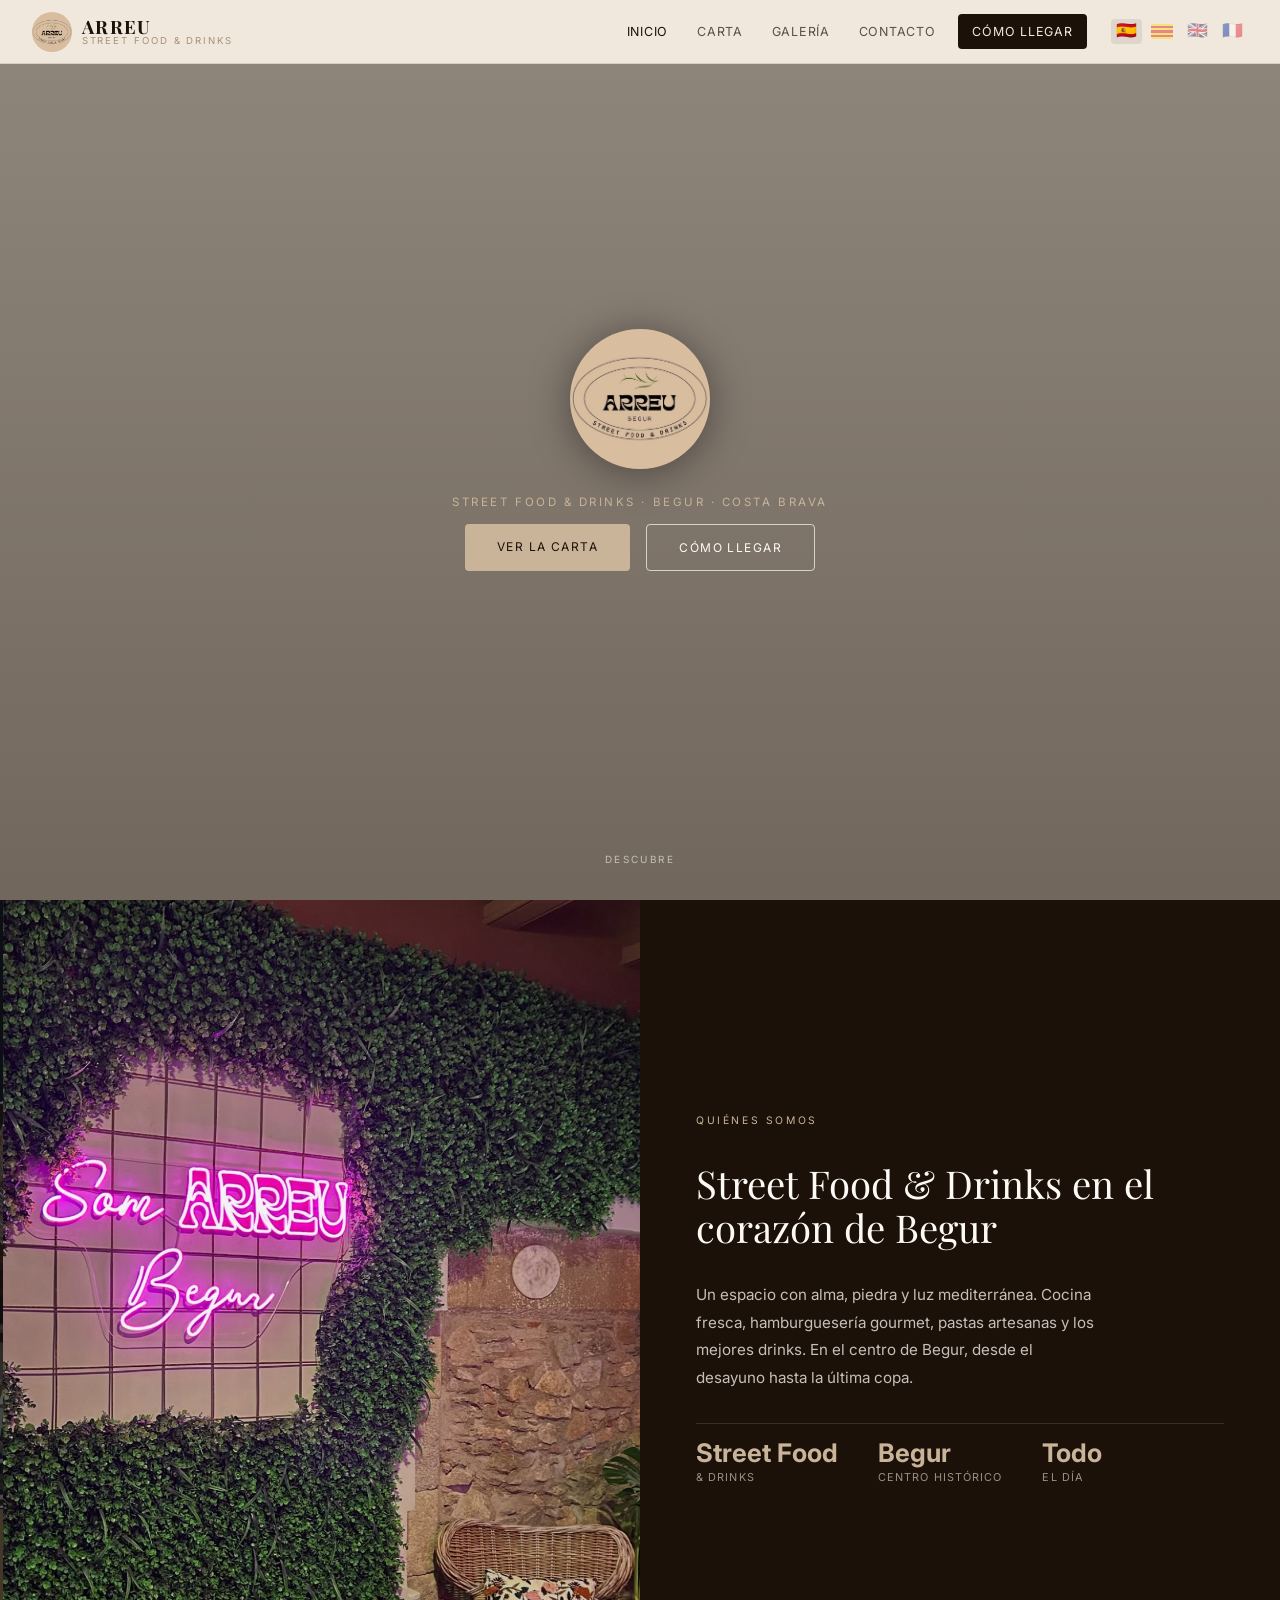
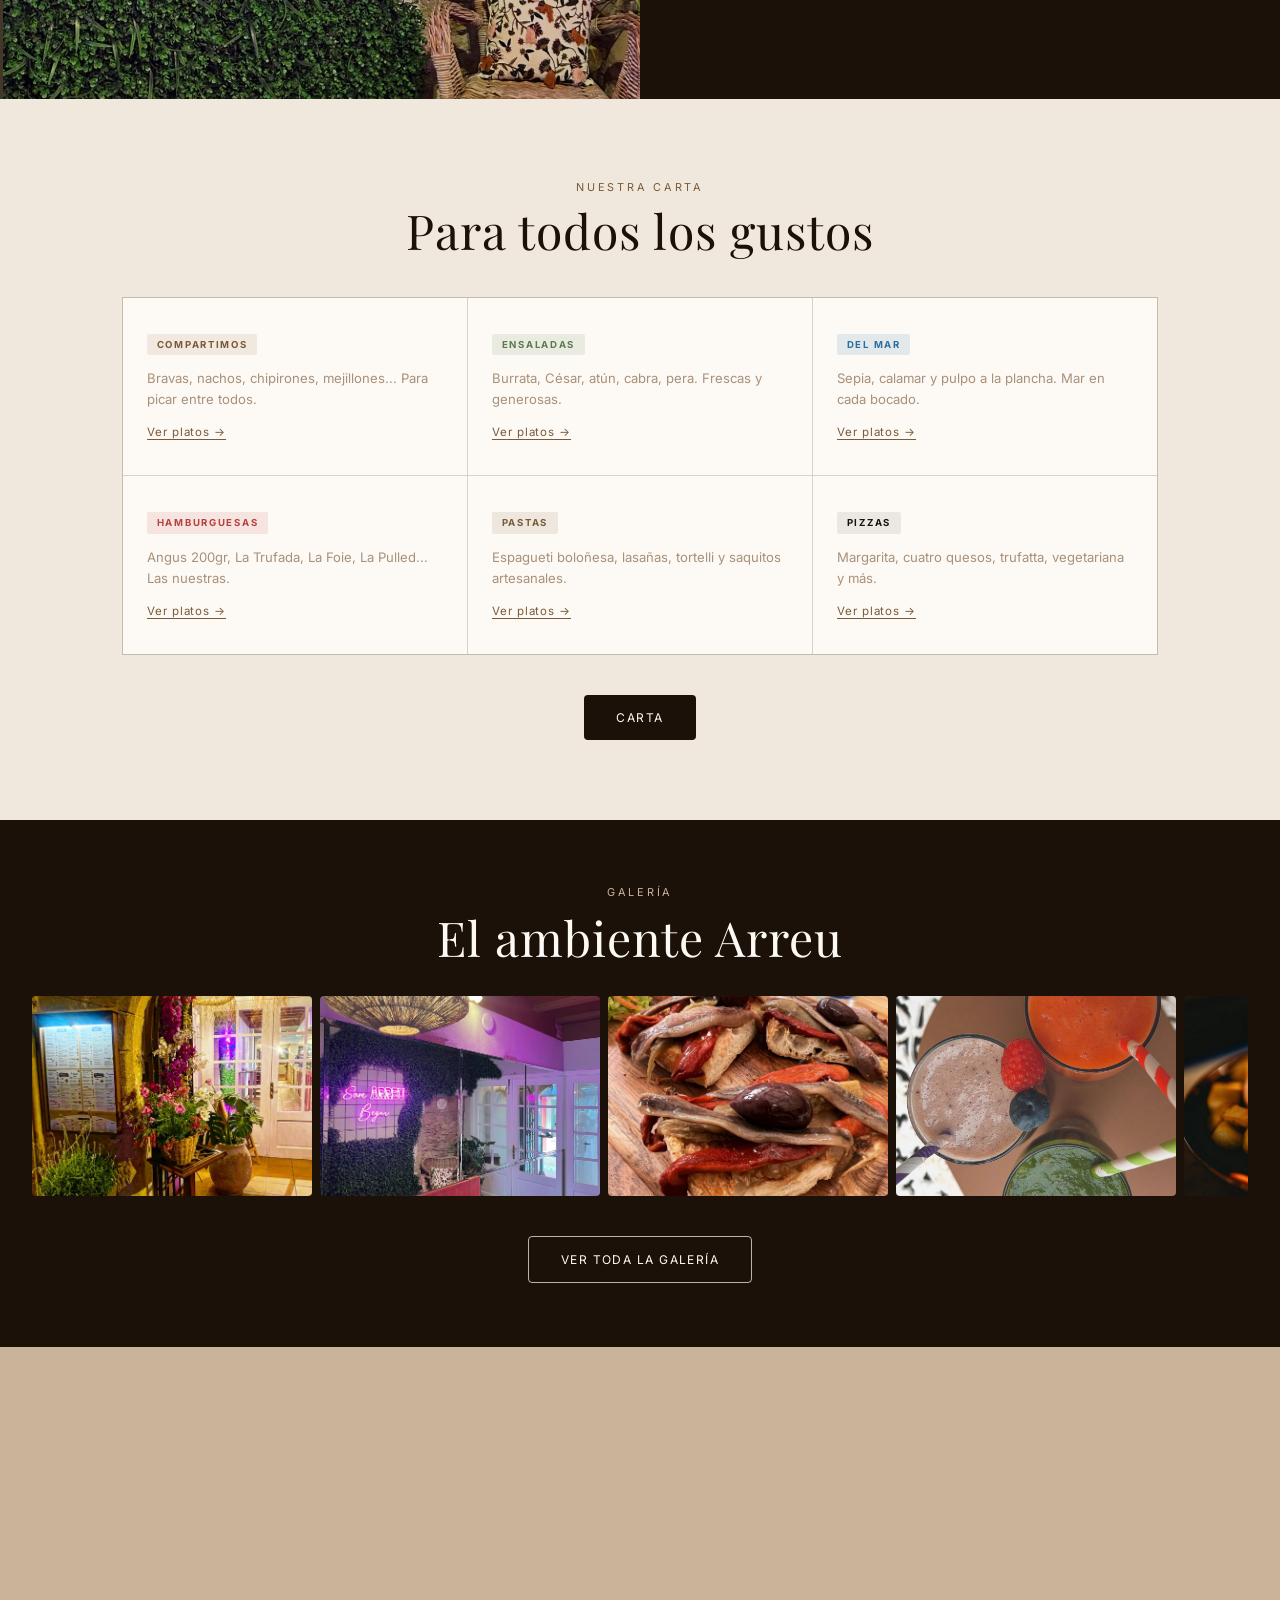
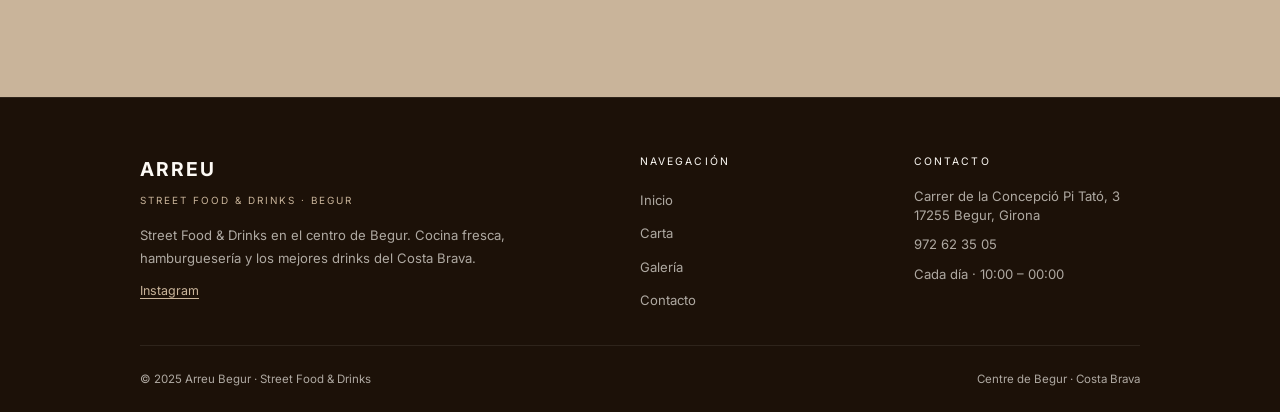
==== commit d01bbb39: "Actualizar teléfono, dirección y horario" ====
--- a/index.html
+++ b/index.html
@@ -148,7 +148,7 @@
   <!-- CTA BANNER -->
   <div class="cta-banner">
     <h2 class="section-title fade-in" data-i18n="home_cta_title">Ven a visitarnos</h2>
-    <p class="fade-in delay-1" data-i18n-html="home_cta_desc">Carrer Major · 17255 Begur, Girona<br>Abierto cada día · 10:00 – 00:00</p>
+    <p class="fade-in delay-1" data-i18n-html="home_cta_desc">Carrer de la Concepció Pi Tató, 3 · 17255 Begur, Girona<br>Abierto cada día · 18:00 – 23:00</p>
     <a href="contacto.html" class="btn btn-dark fade-in delay-2" data-i18n="home_cta_btn">Cómo llegar</a>
   </div>
 
@@ -176,13 +176,13 @@
         <p class="footer-heading" data-i18n="footer_contact_heading">Contacto</p>
         <div class="footer-info">
           <div class="footer-info-item">
-            <span>Carrer Major<br>17255 Begur, Girona</span>
+            <span>Carrer de la Concepció Pi Tató, 3<br>17255 Begur, Girona</span>
           </div>
           <div class="footer-info-item">
-            <a href="tel:+34972624350">972 62 43 50</a>
+            <a href="tel:+34972623505">972 62 35 05</a>
           </div>
           <div class="footer-info-item">
-            <span data-i18n="footer_hours">Cada día · 10:00 – 00:00</span>
+            <span data-i18n="footer_hours">Cada día · 18:00 – 23:00</span>
           </div>
         </div>
       </div>
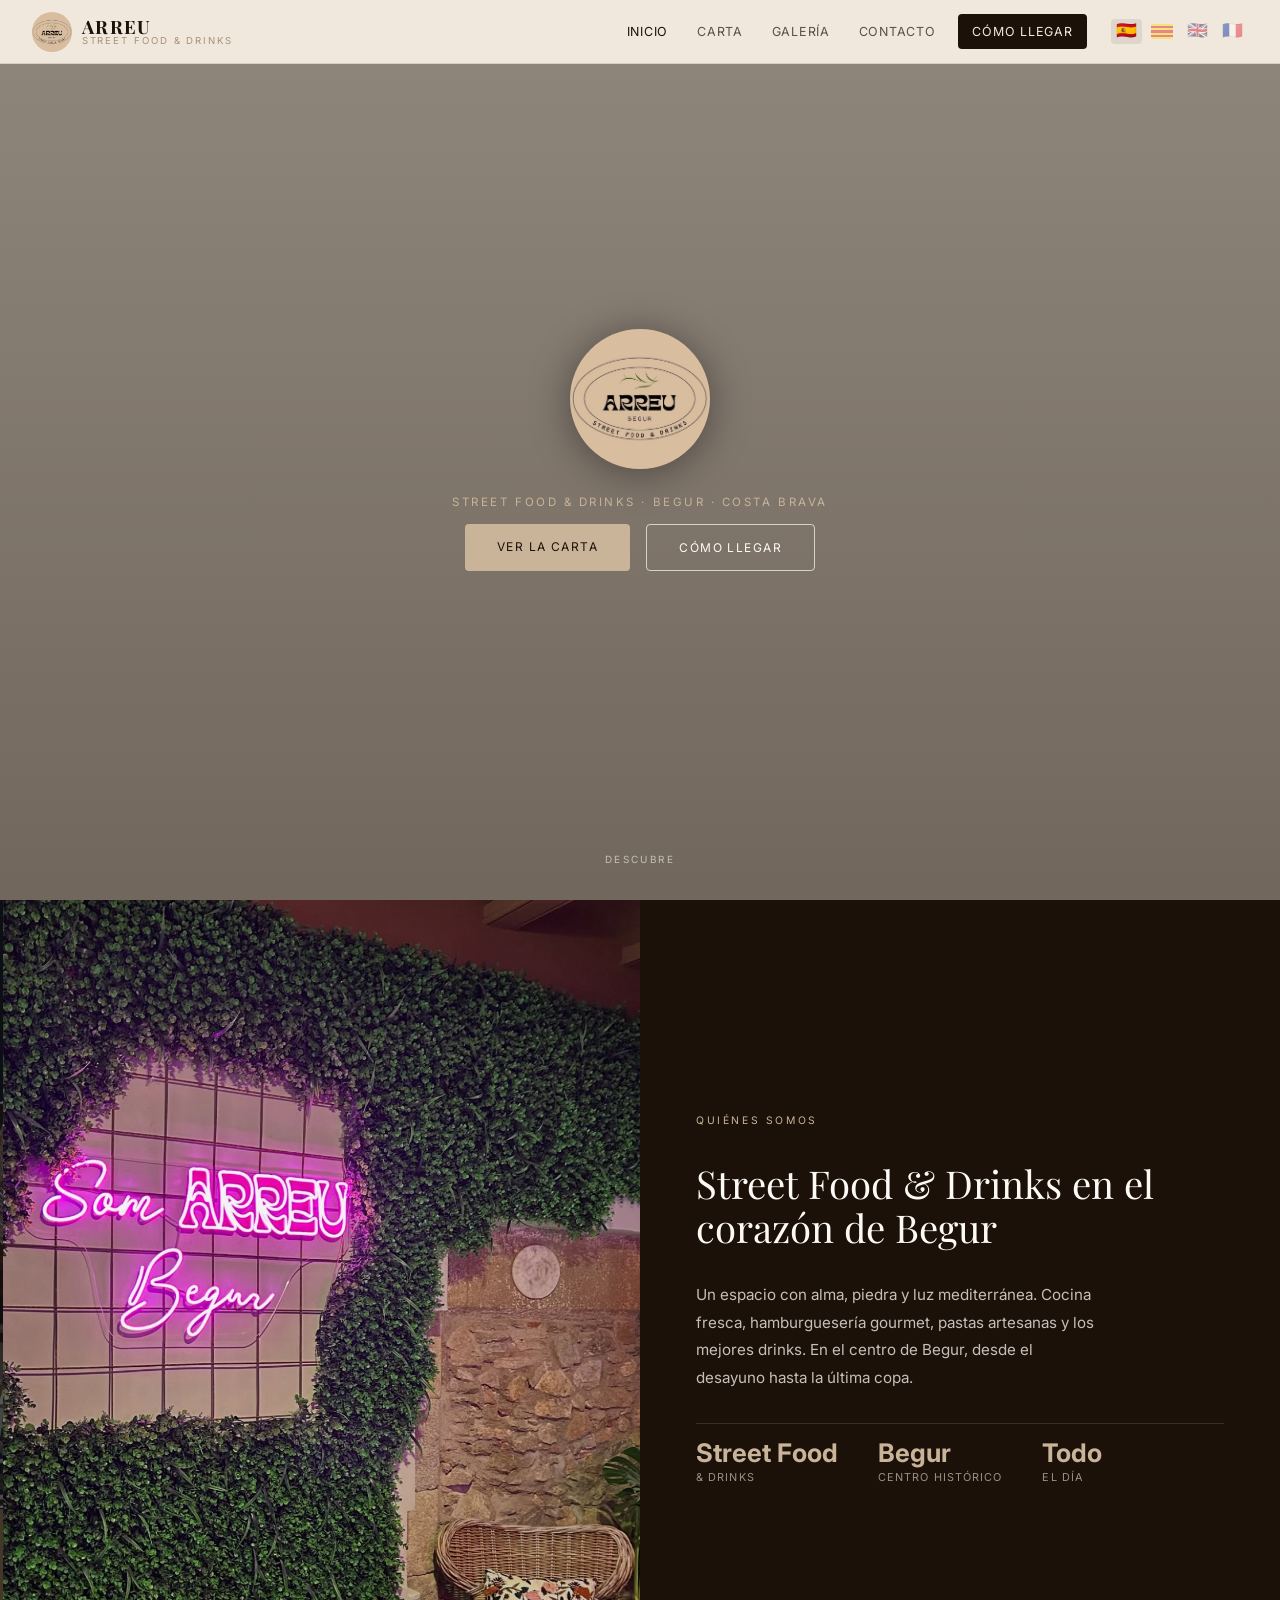
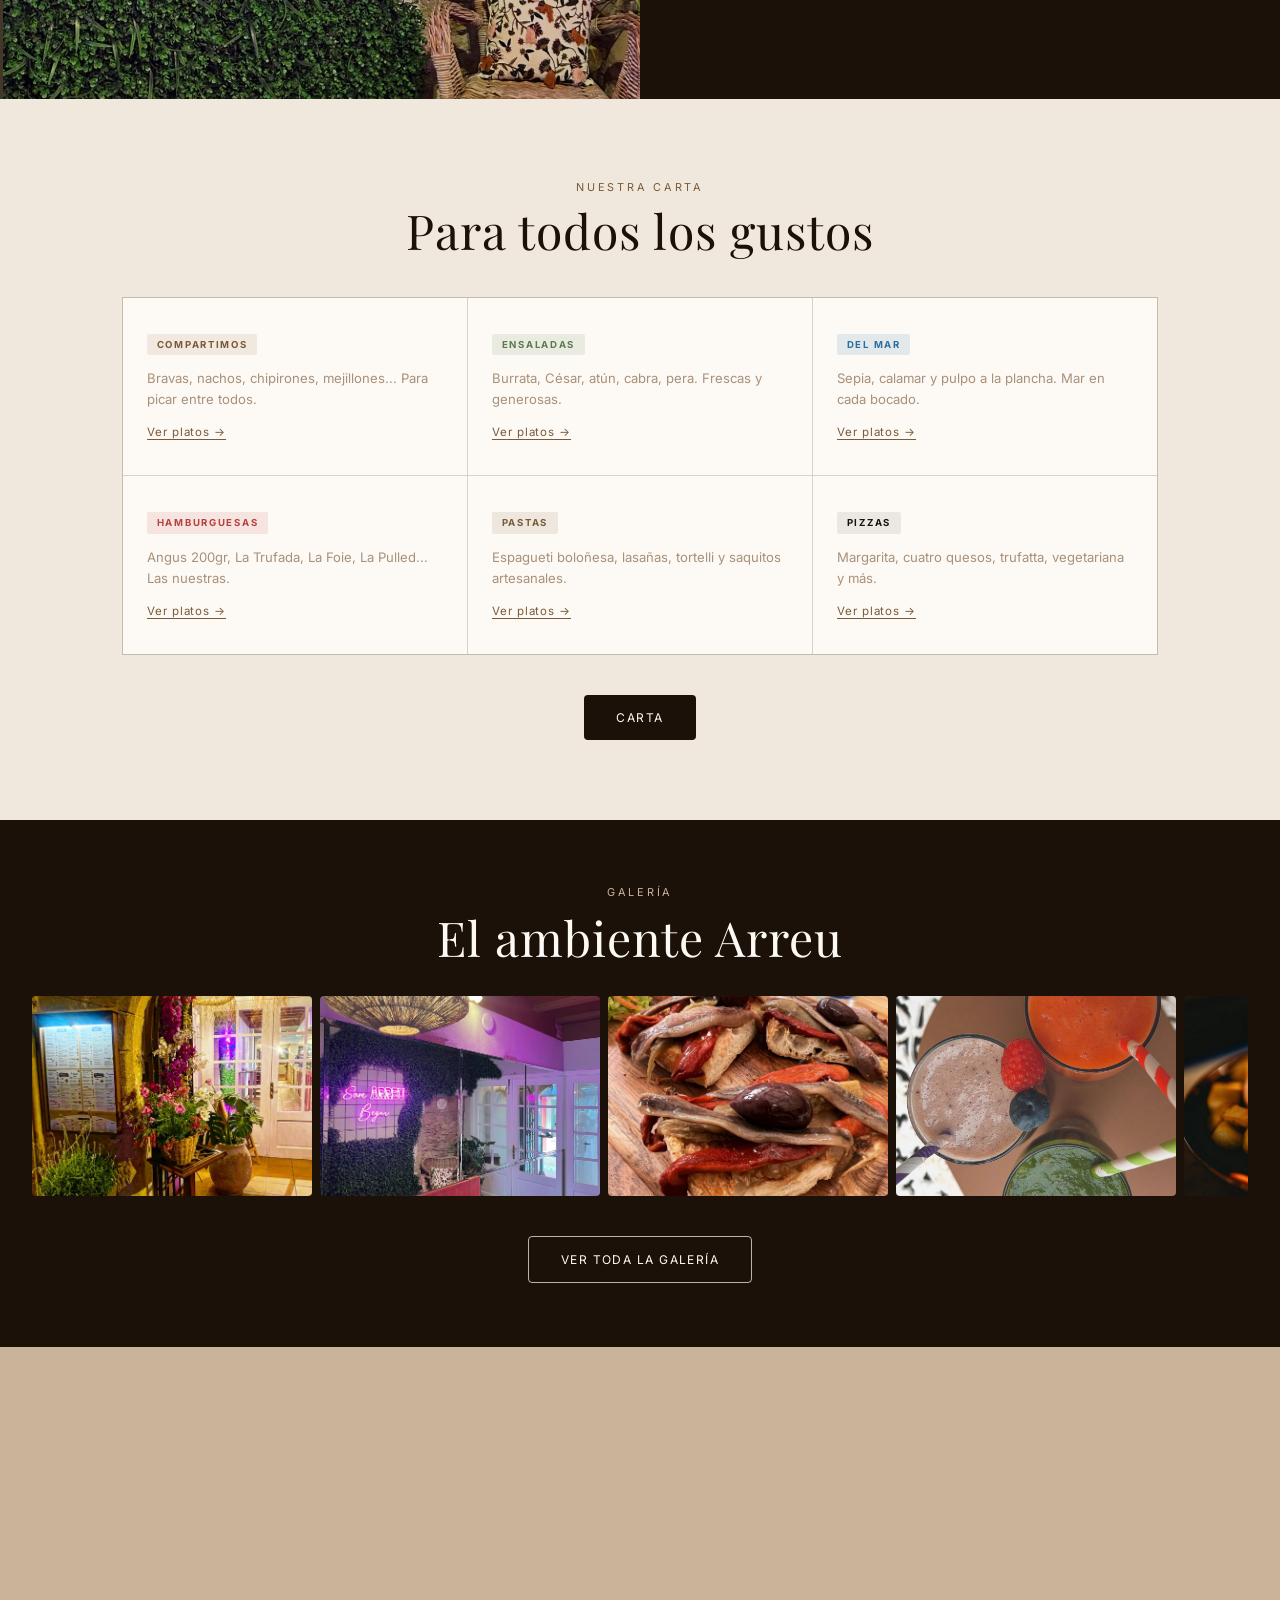
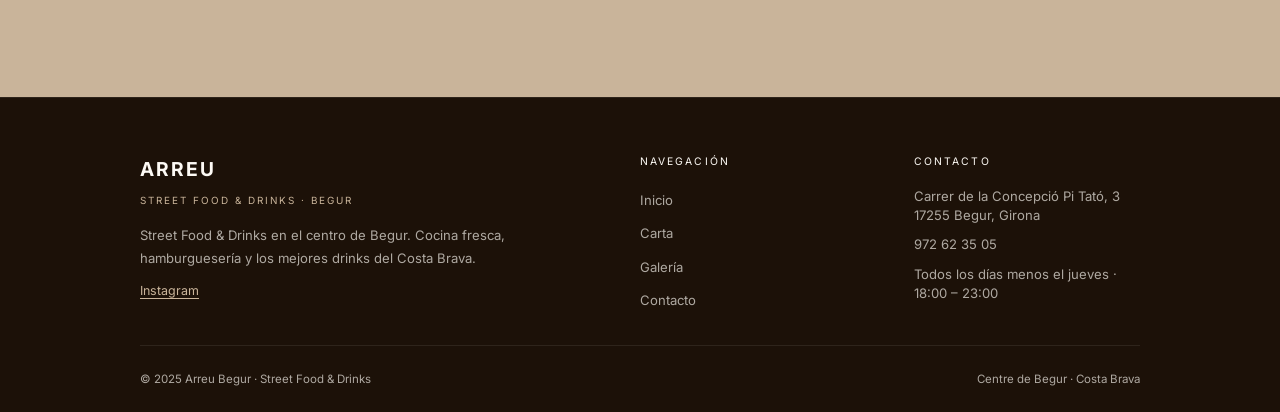
==== commit 41dd1d2e: "Corregir horario footer estático y mapa embed" ====
--- a/index.html
+++ b/index.html
@@ -182,7 +182,7 @@
             <a href="tel:+34972623505">972 62 35 05</a>
           </div>
           <div class="footer-info-item">
-            <span data-i18n="footer_hours">Cada día · 18:00 – 23:00</span>
+            <span data-i18n="footer_hours">Todos los días menos el jueves · 18:00 – 23:00</span>
           </div>
         </div>
       </div>
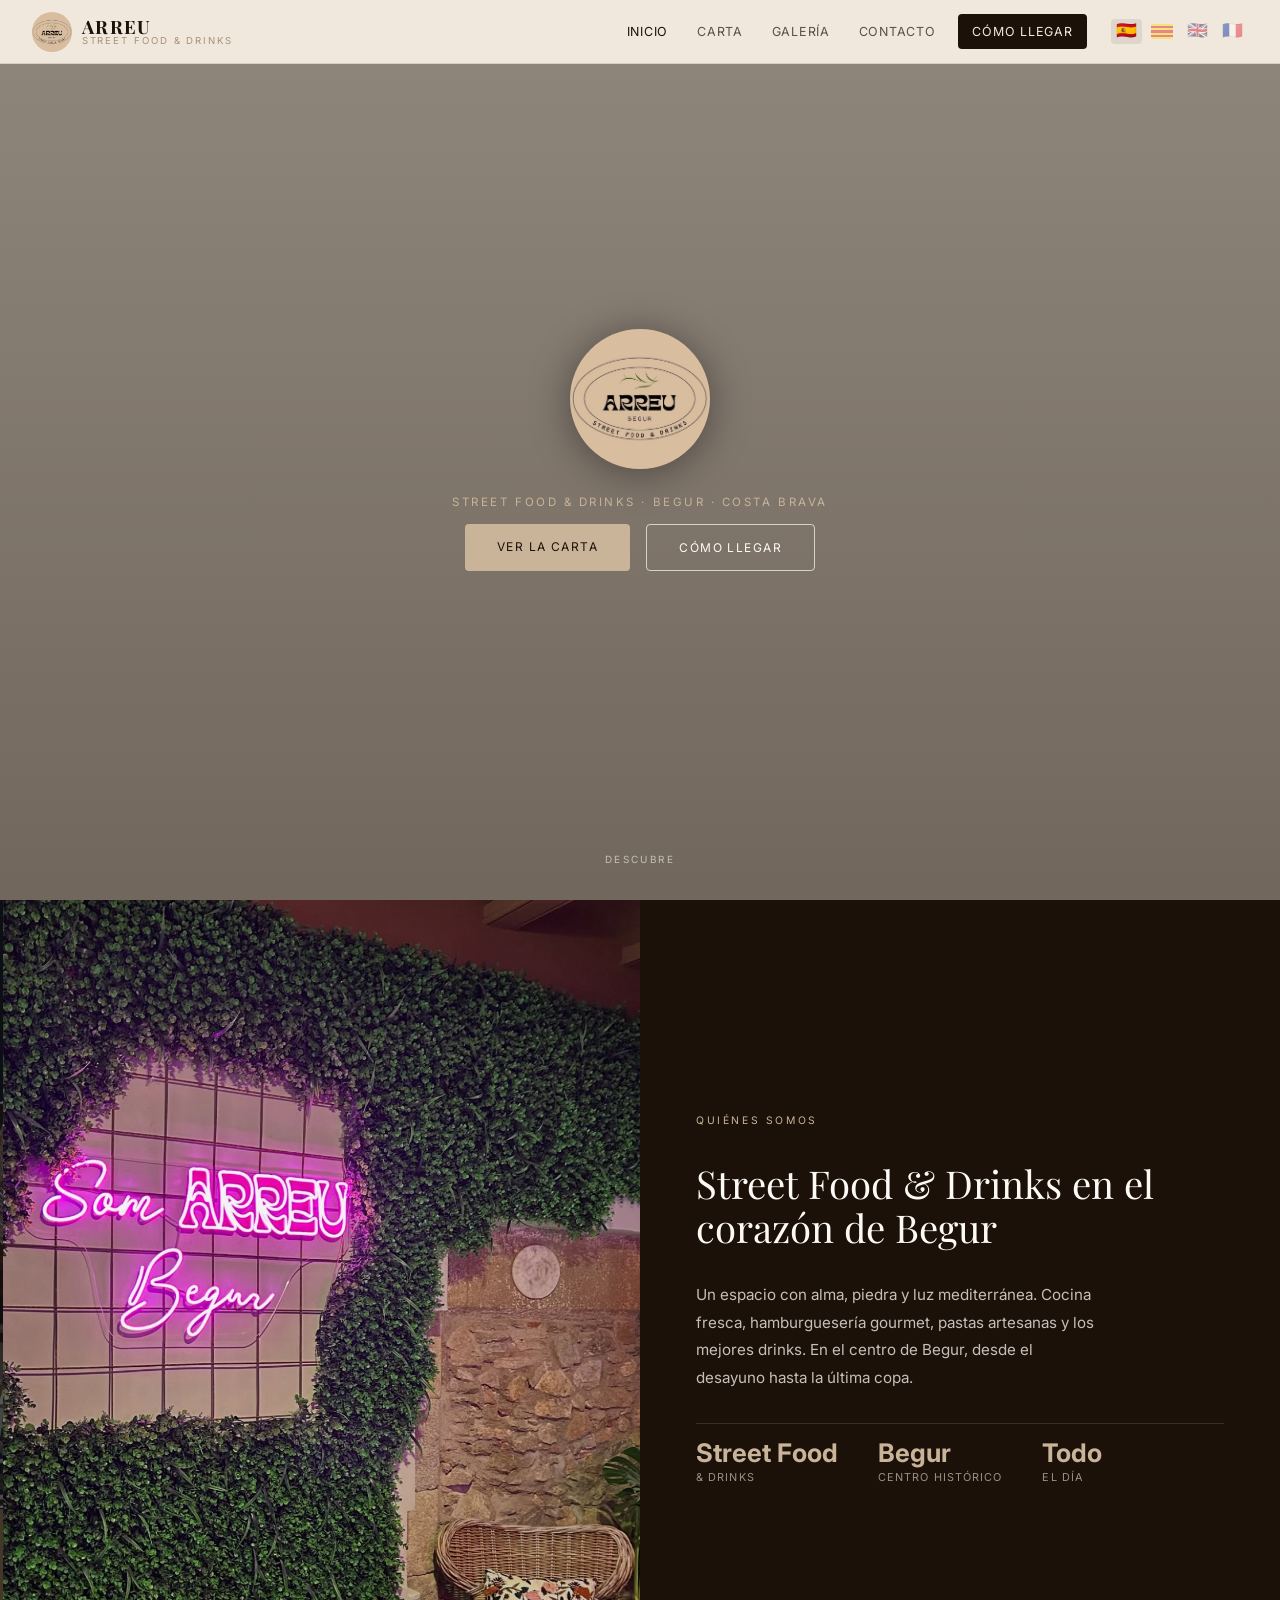
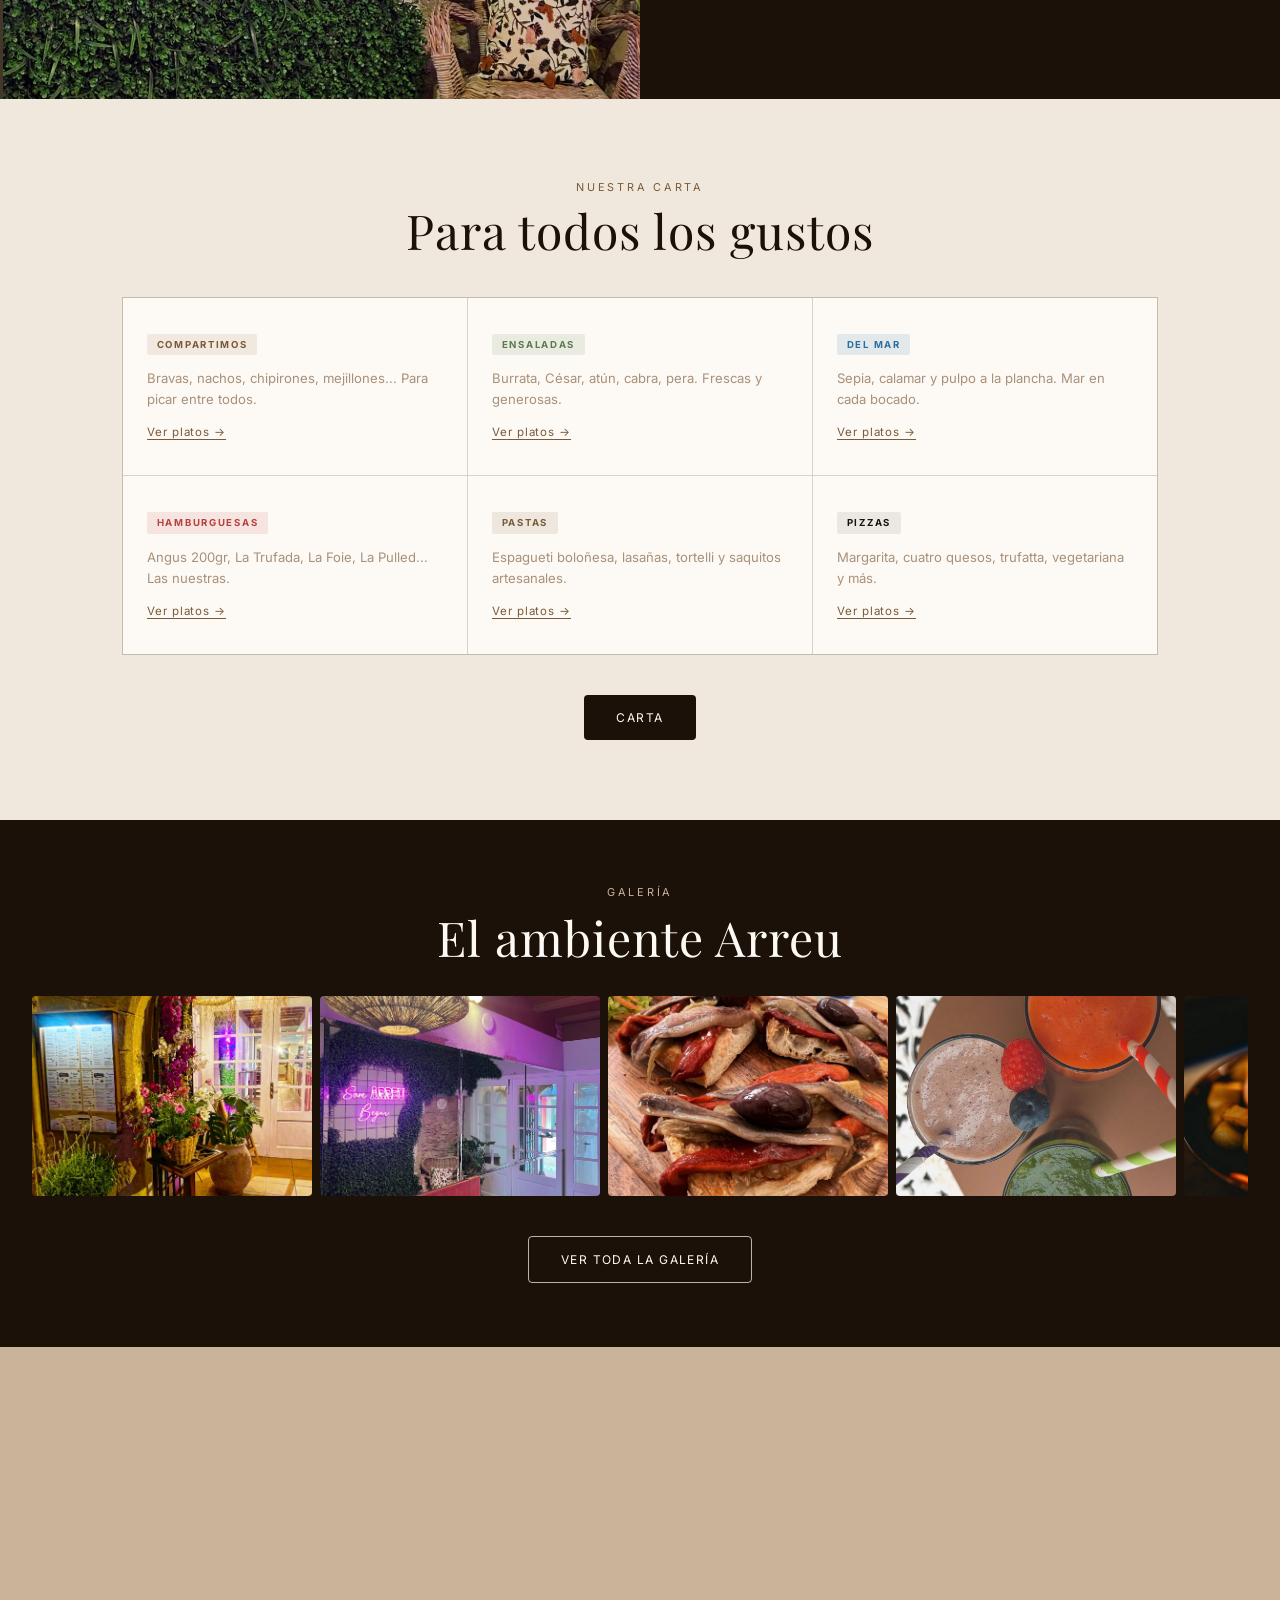
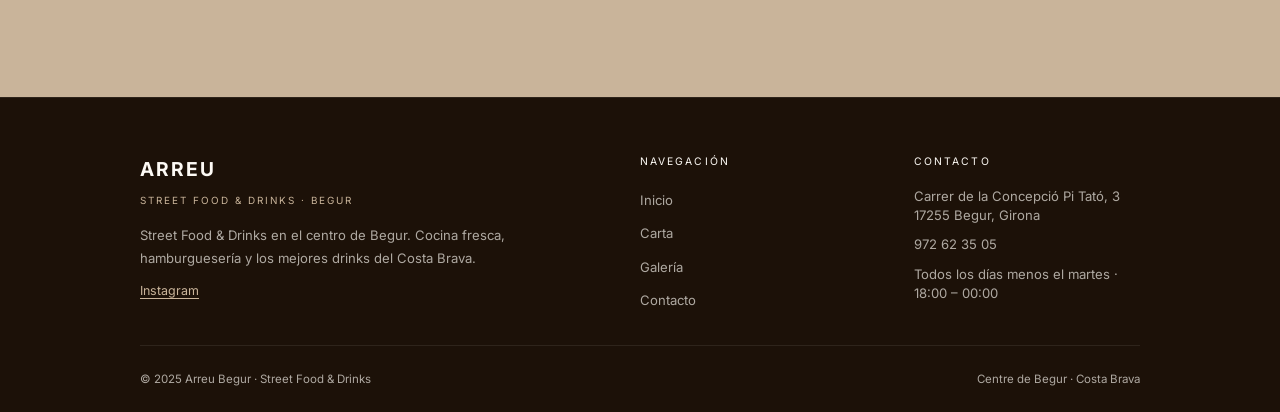
==== commit 89513e0e: "Corregir horario: cerrado martes en fallback HTML" ====
--- a/index.html
+++ b/index.html
@@ -148,7 +148,7 @@
   <!-- CTA BANNER -->
   <div class="cta-banner">
     <h2 class="section-title fade-in" data-i18n="home_cta_title">Ven a visitarnos</h2>
-    <p class="fade-in delay-1" data-i18n-html="home_cta_desc">Carrer de la Concepció Pi Tató, 3 · 17255 Begur, Girona<br>Abierto cada día · 18:00 – 23:00</p>
+    <p class="fade-in delay-1" data-i18n-html="home_cta_desc">Carrer de la Concepció Pi Tató, 3 · 17255 Begur, Girona<br>Todos los días menos el martes · 18:00 – 00:00</p>
     <a href="contacto.html" class="btn btn-dark fade-in delay-2" data-i18n="home_cta_btn">Cómo llegar</a>
   </div>
 
@@ -182,7 +182,7 @@
             <a href="tel:+34972623505">972 62 35 05</a>
           </div>
           <div class="footer-info-item">
-            <span data-i18n="footer_hours">Todos los días menos el jueves · 18:00 – 23:00</span>
+            <span data-i18n="footer_hours">Todos los días menos el martes · 18:00 – 00:00</span>
           </div>
         </div>
       </div>
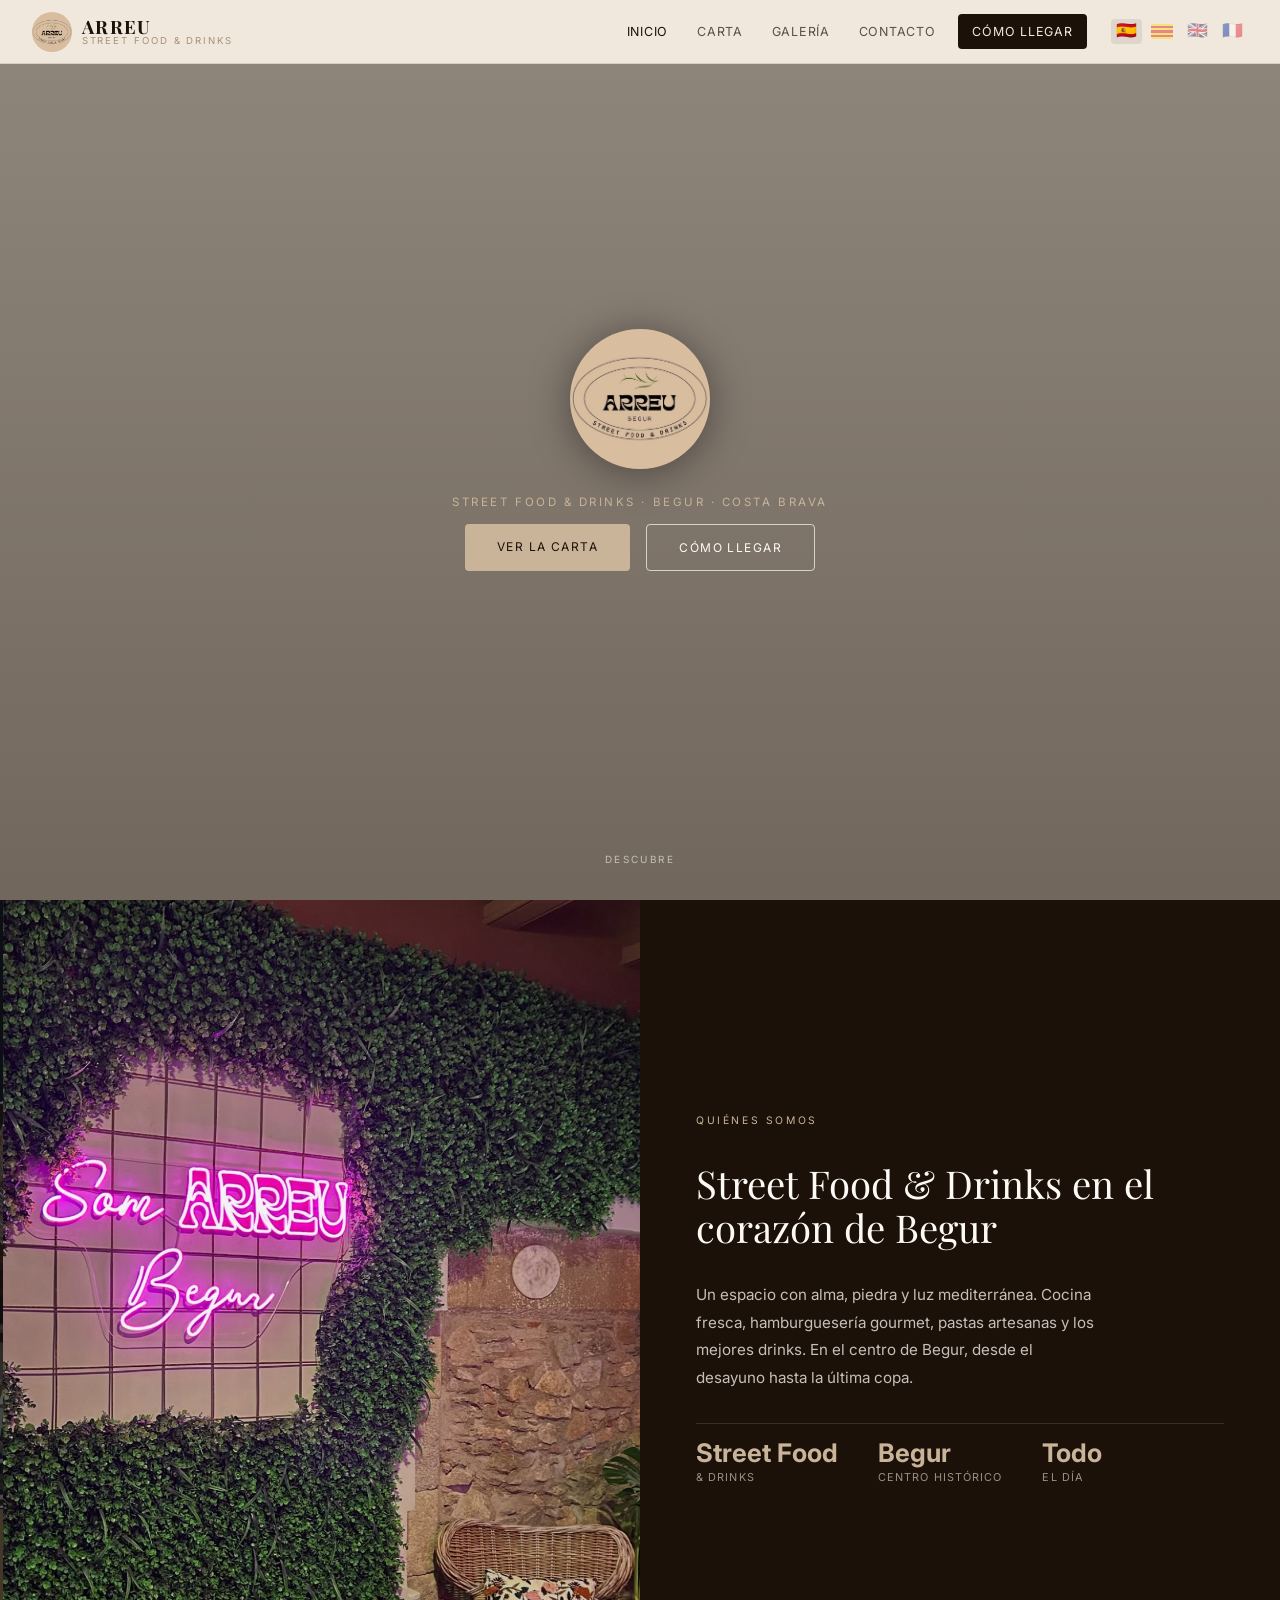
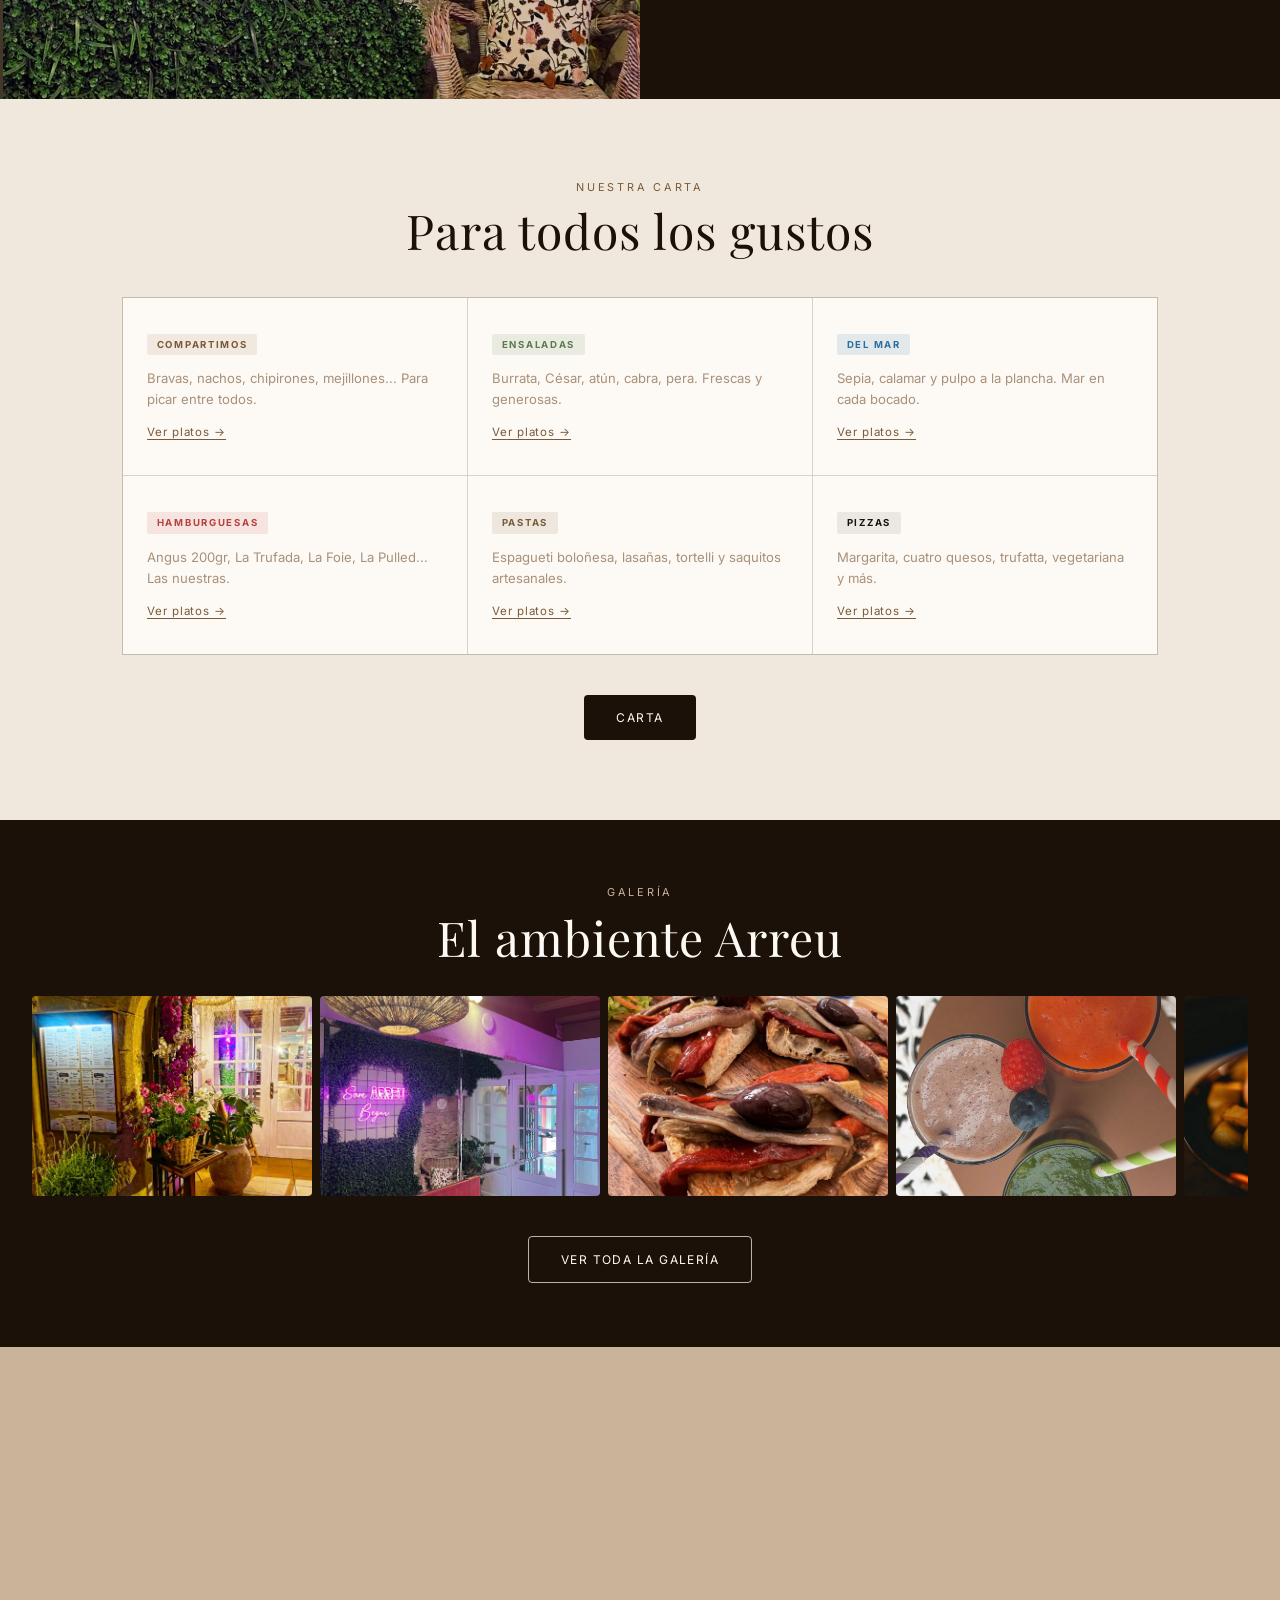
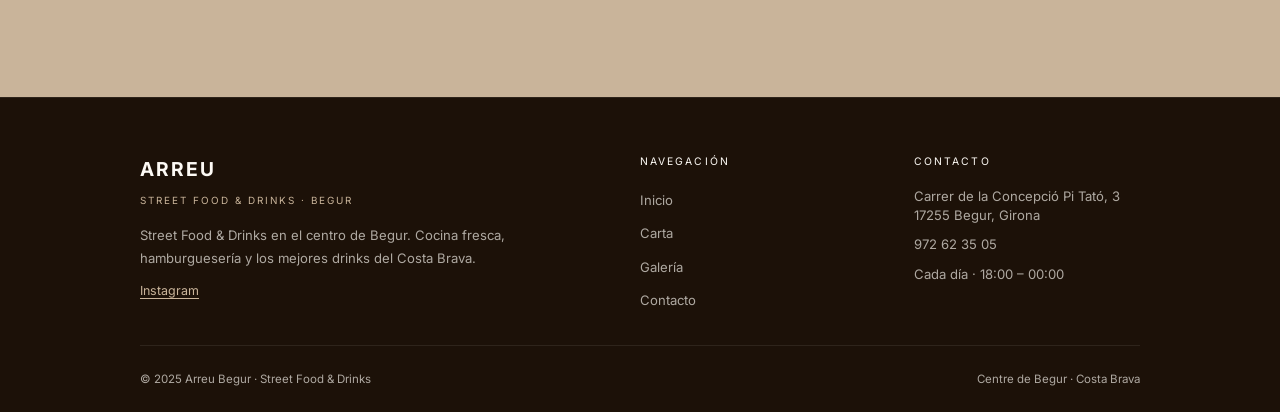
==== commit d93f3c22: "Horario: cada día 18:00-00:00" ====
--- a/index.html
+++ b/index.html
@@ -148,7 +148,7 @@
   <!-- CTA BANNER -->
   <div class="cta-banner">
     <h2 class="section-title fade-in" data-i18n="home_cta_title">Ven a visitarnos</h2>
-    <p class="fade-in delay-1" data-i18n-html="home_cta_desc">Carrer de la Concepció Pi Tató, 3 · 17255 Begur, Girona<br>Todos los días menos el martes · 18:00 – 00:00</p>
+    <p class="fade-in delay-1" data-i18n-html="home_cta_desc">Carrer de la Concepció Pi Tató, 3 · 17255 Begur, Girona<br>Cada día · 18:00 – 00:00</p>
     <a href="contacto.html" class="btn btn-dark fade-in delay-2" data-i18n="home_cta_btn">Cómo llegar</a>
   </div>
 
@@ -182,7 +182,7 @@
             <a href="tel:+34972623505">972 62 35 05</a>
           </div>
           <div class="footer-info-item">
-            <span data-i18n="footer_hours">Todos los días menos el martes · 18:00 – 00:00</span>
+            <span data-i18n="footer_hours">Cada día · 18:00 – 00:00</span>
           </div>
         </div>
       </div>
